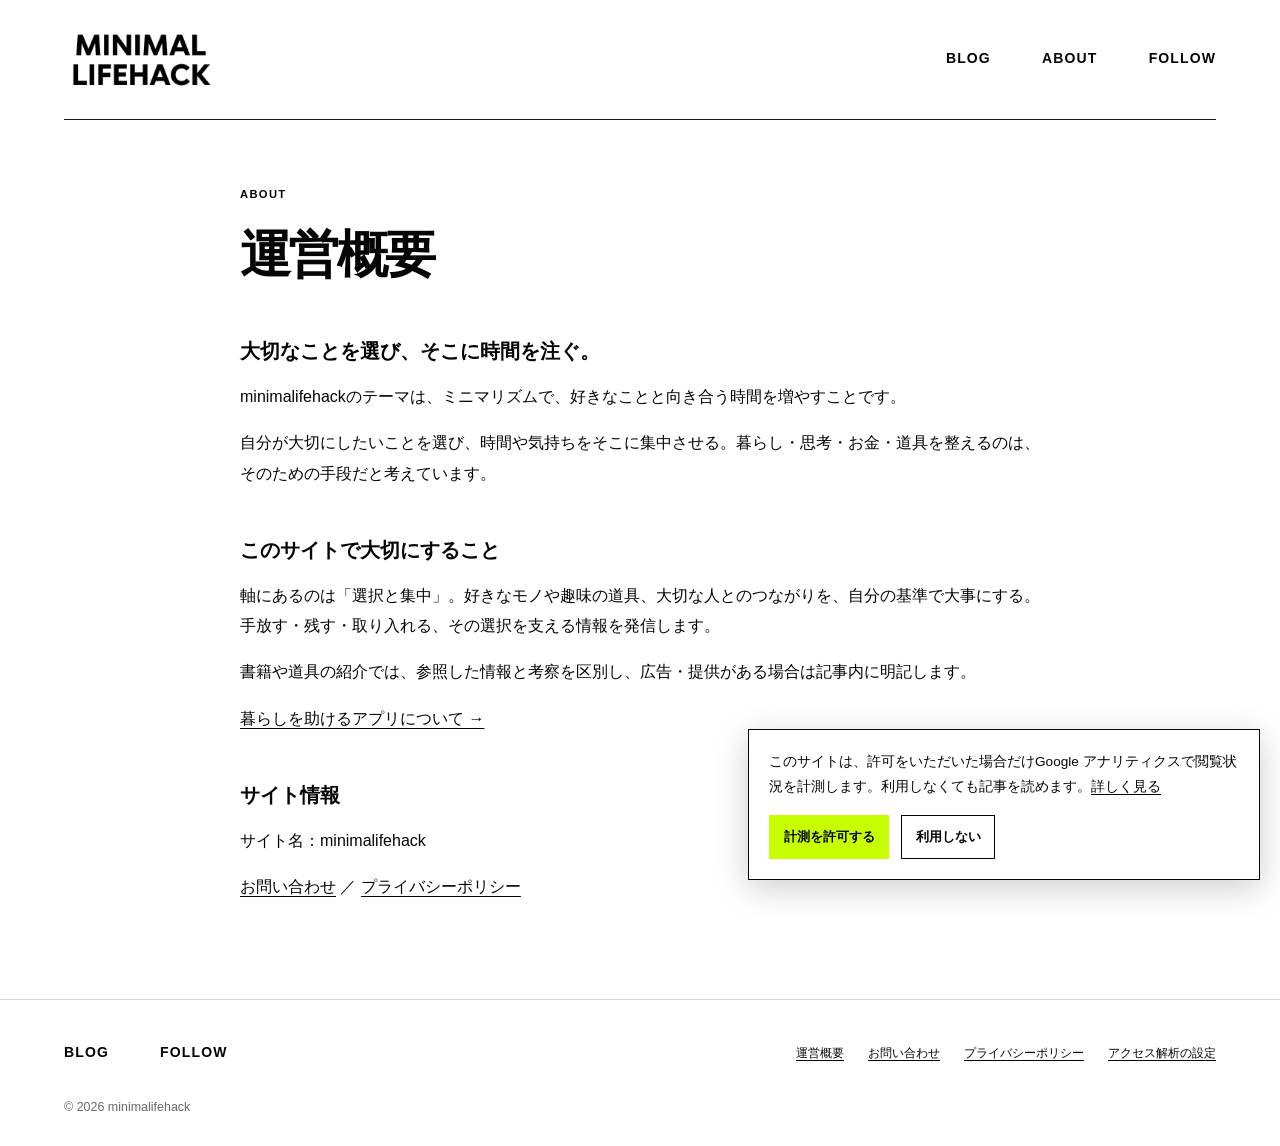
==== about.html @ 698f4944 "Add information pages and simplify footer navigation" ====
<!doctype html>
<html lang="ja">
  <head>
    <meta charset="UTF-8" />
    <meta name="viewport" content="width=device-width, initial-scale=1" />
    <meta name="theme-color" content="#ffffff" />
    <meta name="description" content="minimalifehackのテーマと、このサイトで大切にすること。" />
    <title>運営概要｜minimalifehack</title>
    <link rel="canonical" href="https://minimalifehack.github.io/minimalifehack/about.html" />
    <link rel="icon" href="./assets/minimal-lifehack-logo.jpeg" />
    <link rel="stylesheet" href="./styles.css?v=20261001-footer" />
    <script src="./analytics.js?v=20261001-analytics" defer></script>
  </head>
  <body>
    <a class="skip-link" href="#main">本文へ移動</a>
    <header class="site-header" aria-label="サイトヘッダー">
      <a class="brand" href="./index.html#top" aria-label="minimalifehack トップへ">
        <span class="brand-crop" aria-hidden="true"><img src="./assets/minimal-lifehack-logo.jpeg" alt="" /></span>
      </a>
      <nav class="site-nav" aria-label="メインナビゲーション">
        <a href="./index.html#blog">BLOG</a>
        <a href="./about.html">ABOUT</a>
        <a href="./index.html#follow">FOLLOW</a>
      </nav>
    </header>
    <main id="main" class="privacy-main" tabindex="-1">
      <p class="eyebrow">ABOUT</p>
      <h1>運営概要</h1>
      <h2>大切なことを選び、そこに時間を注ぐ。</h2>
      <p>minimalifehackのテーマは、ミニマリズムで、好きなことと向き合う時間を増やすことです。</p>
      <p>自分が大切にしたいことを選び、時間や気持ちをそこに集中させる。暮らし・思考・お金・道具を整えるのは、そのための手段だと考えています。</p>
      <h2>このサイトで大切にすること</h2>
      <p>軸にあるのは「選択と集中」。好きなモノや趣味の道具、大切な人とのつながりを、自分の基準で大事にする。手放す・残す・取り入れる、その選択を支える情報を発信します。</p>
      <p>書籍や道具の紹介では、参照した情報と考察を区別し、広告・提供がある場合は記事内に明記します。</p>
      <p><a href="./index.html#apps">暮らしを助けるアプリについて →</a></p>
      <h2>サイト情報</h2>
      <p>サイト名：minimalifehack</p>
      <p><a href="./contact.html">お問い合わせ</a> ／ <a href="./privacy.html">プライバシーポリシー</a></p>
    </main>
    <footer class="site-footer">
      <nav class="site-nav" aria-label="フッターナビゲーション">
        <a href="./index.html#blog">BLOG</a>
        <a href="./index.html#follow">FOLLOW</a>
      </nav>
      <div class="footer-meta">
        <a href="./about.html">運営概要</a>
        <a href="./contact.html">お問い合わせ</a>
        <a href="./privacy.html" rel="privacy-policy">プライバシーポリシー</a>
        <button type="button" data-analytics-settings hidden>アクセス解析の設定</button>
      </div>
      <p class="footer-copyright">© 2026 minimalifehack</p>
    </footer>
  </body>
</html>
---- styles.css ----
:root {
  --ink: #050505;
  --dark-surface: #1d1d1d;
  --paper: #ffffff;
  --muted: #686868;
  --line: #161616;
  --soft-line: #d9d9d9;
  --accent: #c8ff00;
  --page-gutter: clamp(1.25rem, 5vw, 4.75rem);
  --display: "Arial Black", "Helvetica Neue", "Noto Sans JP", Arial, sans-serif;
  --sans: "Helvetica Neue", "Hiragino Kaku Gothic ProN", "Yu Gothic", Arial, sans-serif;
}

* { box-sizing: border-box; }

html {
  background: var(--paper);
}

body {
  margin: 0;
  color: var(--ink);
  background: var(--paper);
  font-family: var(--sans);
  -webkit-font-smoothing: antialiased;
}

a { color: inherit; }

.skip-link {
  position: fixed;
  z-index: 100;
  top: 0.75rem;
  left: 0.75rem;
  padding: 0.75rem 1rem;
  background: var(--accent);
  color: var(--ink);
  font-weight: 700;
  transform: translateY(-150%);
}

.skip-link:focus { transform: translateY(0); }

.site-header {
  position: relative;
  z-index: 10;
  display: flex;
  align-items: center;
  justify-content: space-between;
  min-height: 7.5rem;
  margin: 0 var(--page-gutter);
  border-bottom: 1px solid var(--line);
}

.brand {
  display: block;
  flex: none;
  width: clamp(8.4rem, 12vw, 12rem);
  aspect-ratio: 2.6;
  overflow: hidden;
}

.brand-crop {
  position: relative;
  display: block;
  width: 100%;
  height: 100%;
  overflow: hidden;
}

.brand-crop img {
  position: absolute;
  width: 124%;
  max-width: none;
  left: -12%;
  top: 50%;
  transform: translateY(-50%);
}

.site-nav {
  display: flex;
  gap: clamp(1.5rem, 4vw, 4.25rem);
}

.site-nav a {
  font-size: 0.875rem;
  font-weight: 800;
  letter-spacing: 0.08em;
  text-decoration: none;
}

.site-nav a {
  position: relative;
  padding-block: 0.75rem;
  min-height: 2.75rem;
}

.site-nav a::after {
  content: "";
  position: absolute;
  left: 0;
  bottom: 0.4rem;
  width: 100%;
  height: 2px;
  background: var(--ink);
  transform: scaleX(0);
  transform-origin: right;
  transition: transform 180ms ease;
}

.site-nav a:hover::after,
.site-nav a:focus-visible::after {
  transform: scaleX(1);
  transform-origin: left;
}

.hero {
  display: grid;
  grid-template-columns: minmax(0, 1fr) minmax(0, 1fr);
  gap: clamp(2rem, 5vw, 5rem);
  align-items: center;
  margin: 0 var(--page-gutter);
  padding: 2rem 0 2.5rem;
  border-bottom: 1px solid var(--line);
}

.hero-copy { min-width: 0; }

.hero h1,
.follow-section h2,
.apps-section h2,
.blog-section h2,
.about-section h2 {
  margin: 0;
  font-family: var(--display);
  font-weight: 900;
  letter-spacing: -0.055em;
}

.hero h1 {
  font-size: clamp(2.3rem, 4.4vw, 4.7rem);
  line-height: 1.25;
}

.hero-copy > p {
  margin: 2rem 0 0;
  font-size: clamp(1rem, 1.65vw, 1.5625rem);
  font-weight: 500;
  line-height: 1.9;
  letter-spacing: -0.035em;
}

.hero-copy > p span { display: block; }


.eyebrow { margin: 0 0 1rem; font-size: 0.7rem; font-weight: 800; letter-spacing: 0.12em; }

.hero-photo { margin: 0; min-width: 0; }

.hero-photo img {
  display: block;
  width: 100%;
  height: auto;
  aspect-ratio: 0.95;
  object-fit: cover;
  object-position: 50% 60%;
}

.primary-action {
  display: inline-flex;
  align-items: center;
  justify-content: space-between;
  text-decoration: none;
  font-size: 1rem;
  font-weight: 800;
}

.primary-action {
  min-width: clamp(18rem, 22vw, 21.5rem);
  font-size: clamp(1rem, 1.4vw, 1.375rem);
  gap: 2rem;
  margin-top: 2rem;
  padding: 1.1rem 1.5rem;
  background: var(--accent);
  border: 1px solid var(--accent);
  transition: background 180ms ease, border-color 180ms ease, color 180ms ease;
}

.primary-action svg {
  width: 1.5rem;
  fill: none;
  stroke: currentColor;
  stroke-width: 1.8;
  stroke-linecap: square;
  stroke-linejoin: miter;
  transition: transform 180ms ease;
}

.primary-action:hover,
.primary-action:focus-visible {
  color: var(--paper);
  background: var(--ink);
  border-color: var(--ink);
}

.primary-action:hover svg,
.primary-action:focus-visible svg { transform: translateX(0.35rem); }

.apps-section {
  padding: clamp(4rem, 6vw, 6rem) var(--page-gutter);
}

.section-title-row {
  display: flex;
  align-items: end;
  justify-content: space-between;
  gap: 2rem;
  padding-bottom: 1.75rem;
  border-bottom: 1px solid var(--line);
}

.blog-section h2 { font-size: clamp(2.5rem, 3vw, 3rem); line-height: 1; }
.blog-section .section-title-row > p { font-size: clamp(0.95rem, 1.3vw, 1.25rem); }
.apps-section h2 { font-size: clamp(2rem, 3vw, 3rem); line-height: 1; }

.section-title-row > p {
  margin: 0;
  padding-bottom: 0.2rem;
  color: var(--muted);
  font-size: 1rem;
  font-weight: 600;
}

.app-row {
  display: grid;
  grid-template-columns: 6rem minmax(0, 1fr) auto;
  gap: clamp(1.5rem, 4vw, 4rem);
  align-items: center;
  padding: 2rem 0;
  border-bottom: 1px solid var(--soft-line);
}

.app-number {
  margin: 0;
  font-size: 0.85rem;
  font-weight: 800;
  letter-spacing: 0.04em;
}

.app-details h3 {
  margin: 0 0 0.65rem;
  font-size: 1.125rem;
}

.app-details p,
.app-status { margin: 0; color: var(--muted); font-size: 0.875rem; line-height: 1.8; }

.app-status { font-size: 0.75rem; font-weight: 700; letter-spacing: 0.08em; }

.blog-section {
  padding: 3rem var(--page-gutter) 0;
}

.blog-category-nav {
  display: flex;
  flex-wrap: wrap;
  gap: 0.5rem 2rem;
  padding: 1.75rem 0;
  border-bottom: 1px solid var(--line);
}

.blog-category-nav a {
  display: inline-flex;
  align-items: center;
  gap: 0.6rem;
  min-height: 2.75rem;
  font-size: 0.875rem;
  font-weight: 700;
  text-decoration-thickness: 1px;
  text-underline-offset: 0.3rem;
}

.blog-category-nav a span {
  color: var(--muted);
  font-size: 0.7rem;
  font-variant-numeric: tabular-nums;
}

.blog-category-nav a:hover { background: var(--accent); }

.blog-category {
  display: grid;
  grid-template-columns: 4rem minmax(0, 1.1fr) minmax(0, 1fr);
  gap: clamp(1.5rem, 4vw, 4rem);
  align-items: start;
  padding: 2.5rem 0;
  border-bottom: 1px solid var(--soft-line);
  scroll-margin-top: 2rem;
}

.blog-category-number {
  margin: 0;
  font-family: var(--display);
  font-size: 2.75rem;
  font-weight: 900;
  line-height: 1;
  letter-spacing: -0.06em;
}

.blog-category-copy h3 {
  margin: 0 0 0.8rem;
  font-size: clamp(1.25rem, 2vw, 1.75rem);
  letter-spacing: -0.03em;
}

.blog-category-copy > p {
  max-width: 26rem;
  margin: 0;
  color: var(--muted);
  font-size: 0.95rem;
  line-height: 1.9;
}

.blog-articles { min-width: 0; }

.article-card { position: relative; padding: 1.5rem; background: #f5f5f1; border-top: 3px solid var(--accent); }
.article-card h4 { margin: 0; font-size: 1.15rem; line-height: 1.7; }
.article-card h4 a { text-decoration: none; }
.article-card h4 a::after { content: ""; position: absolute; inset: 0; }
.article-card:hover h4 { text-decoration: underline; text-underline-offset: 0.25em; }
.article-card > p:not(.eyebrow) { color: var(--muted); font-size: 0.85rem; line-height: 1.9; }
.article-card-hint { display: block; margin-top: 1.5rem; font-size: 0.8rem; font-weight: 700; }

.rss-follow { max-width: 58rem; margin-top: 2.5rem; padding: 1.75rem; border: 1px solid #686868; }
.rss-follow h3 { margin-top: 0; font-size: 1.25rem; line-height: 1.6; }
.rss-follow > div > p { color: #d0d0d0; font-size: 0.9rem; line-height: 1.9; }

.article-main { max-width: 58rem; margin: 0 auto; padding: 2rem var(--page-gutter) 4rem; }
.breadcrumb { color: var(--muted); font-size: 0.8rem; line-height: 1.9; }
.breadcrumb a { text-underline-offset: 0.25em; }
.article-heading { padding: 3.5rem 0 2rem; border-bottom: 1px solid var(--soft-line); }
.article-heading h1 { margin: 0; font-size: clamp(2rem, 4vw, 3.25rem); line-height: 1.5; letter-spacing: -0.04em; text-wrap: balance; }
.article-deck { margin: 1.5rem 0; color: var(--muted); font-size: 1.05rem; line-height: 1.9; }
.article-byline { font-size: 0.8rem; }
.article-body { font-size: 1rem; line-height: 2.1; overflow-wrap: anywhere; }
.article-body > p { margin-top: 2.5rem; }
.article-body section { margin-top: 3rem; scroll-margin-top: 2rem; }
.article-body h2 { font-size: clamp(1.3rem, 2.5vw, 1.65rem); line-height: 1.7; letter-spacing: -0.02em; }
.article-toc { padding: 1.5rem; margin: 2.5rem 0; background: #f5f5f1; }
.article-toc > p { margin-top: 0; font-size: 0.85rem; font-weight: 700; }
.article-toc ol { margin-bottom: 0; padding-left: 1.5rem; }
.article-toc li { margin-top: 0.6rem; }
.article-toc a { text-underline-offset: 0.3em; }
.article-action { margin-top: 3rem; padding: 1.75rem; border-left: 4px solid var(--accent); background: #f5f5f1; }
.article-action h2 { margin-top: 0; }
.article-action > p:last-child { margin-bottom: 0; }
.article-share { margin-top: 2rem; padding-bottom: 1rem; border-bottom: 1px solid var(--soft-line); }
.article-share .share-url, .article-share .copy-status { color: var(--muted); }
.article-share .copy-link:hover { border-color: var(--ink); }
.related-articles { margin-top: 3rem; }
.related-articles > h2 { font-size: 1.4rem; }
.related-grid { display: grid; grid-template-columns: repeat(2, minmax(0, 1fr)); gap: 1.5rem; }
.related-grid a { padding-block: 1.25rem; border-top: 1px solid var(--ink); text-decoration: none; }
.related-grid a > span { display: block; font-size: 0.75rem; color: var(--muted); }
.related-grid strong { display: block; margin: 1rem 0; line-height: 1.9; }
.related-grid a:hover strong { text-decoration: underline; text-underline-offset: 0.3em; }
.article-follow { margin-top: 3rem; padding: 2rem; color: var(--paper); background: var(--dark-surface); }
.article-follow h2 { font-size: 1.5rem; line-height: 1.7; }
.article-follow > p:not(.eyebrow) { color: #d0d0d0; line-height: 1.9; }
.text-link { display: table; padding-block: 0.6rem; text-underline-offset: 0.3em; font-size: 0.9rem; }

.blog-empty {
  padding: 0.25rem 0 0.25rem 1.5rem;
  border-left: 3px solid var(--accent);
}

.blog-empty-label {
  color: var(--muted);
  font-size: 0.65rem;
  font-weight: 800;
  letter-spacing: 0.12em;
}

.blog-empty p {
  margin: 0.65rem 0 0.4rem;
  font-size: 1.05rem;
  font-weight: 700;
}

.blog-empty-note { color: var(--muted); font-size: 0.8rem; line-height: 1.8; }

.about-section {
  position: relative;
  padding: clamp(4rem, 7vw, 7rem) var(--page-gutter);
  overflow: hidden;
  color: var(--paper);
  background: var(--dark-surface);
}

.about-copy { position: relative; z-index: 1; }

.about-section h2 {
  max-width: 65rem;
  font-size: clamp(2rem, 4.5vw, 4.5rem);
  line-height: 1.4;
  text-wrap: balance;
}

.about-copy > p {
  max-width: 48rem;
  margin: 2rem 0 0;
  font-size: clamp(1rem, 1.3vw, 1.125rem);
  font-weight: 500;
  line-height: 1.8;
}

.editorial-policy { max-width: 48rem; margin-top: 2.5rem; padding-top: 1.75rem; border-top: 1px solid #686868; }
.editorial-policy h3 { font-size: 1rem; }
.editorial-policy p { color: #d0d0d0; font-size: 0.9rem; line-height: 1.9; }
.about-tool-link { display: inline-block; margin-top: 1rem; padding-block: 0.5rem; font-size: 0.85rem; text-underline-offset: 0.3em; }
.follow-section { padding: 3rem var(--page-gutter) 2rem; color: var(--paper); background: var(--dark-surface); border-top: 1px solid #505050; }
.follow-section h2 { font-size: clamp(1.75rem, 3.5vw, 3rem); line-height: 1.5; }
.follow-heading > p:last-child { color: #d0d0d0; font-size: 0.95rem; line-height: 1.9; margin-top: 1.5rem; }
.copy-link { display: inline-flex; gap: 1.5rem; align-items: center; min-height: 2.75rem; padding: 0.8rem 1.1rem; border: 1px solid var(--accent); background: var(--accent); color: var(--ink); font: inherit; font-size: 0.85rem; font-weight: 700; cursor: pointer; }
.copy-link[hidden] { display: none; }
.copy-link:hover { background: var(--paper); border-color: var(--paper); }
.share-url { display: block; width: fit-content; max-width: 100%; margin-top: 1rem; color: #d0d0d0; font-size: 0.8rem; overflow-wrap: anywhere; text-underline-offset: 0.3em; }
.copy-status { overflow-wrap: anywhere; min-height: 1.8em; color: #d0d0d0; font-size: 0.85rem; line-height: 1.8; }
.copy-status:empty { min-height: 0; margin: 0; }

.social-links {
  display: grid;
  grid-template-columns: repeat(4, minmax(0, 1fr));
  gap: 1.5rem;
  max-width: 58rem;
  margin: 2.5rem 0 0;
  padding: 0;
  list-style: none;
}

.social-link {
  display: flex;
  flex-wrap: wrap;
  align-items: center;
  justify-content: space-between;
  gap: 0.65rem;
  min-height: 4.5rem;
  padding: 1rem 0;
  border-bottom: 1px solid #686868;
  text-decoration: none;
  transition: color 180ms ease, border-color 180ms ease;
}

.social-link-name { font-size: 1.125rem; font-weight: 700; }
.social-link-status { color: #b0b0b0; font-size: 0.75rem; }
.social-link-arrow { color: var(--accent); font-size: 1.4rem; line-height: 1; }

a.social-link:hover,
a.social-link:focus-visible { color: var(--accent); border-color: var(--accent); }

.site-footer {
  display: grid;
  grid-template-columns: auto minmax(0, 1fr);
  gap: 1.5rem 2rem;
  align-items: center;
  padding: 2rem var(--page-gutter);
  color: var(--ink);
  background: var(--paper);
  border-top: 1px solid var(--soft-line);
}

.site-footer p { margin: 0; color: var(--muted); font-size: 0.78rem; }

.footer-meta { display: flex; flex-wrap: wrap; justify-content: flex-end; align-items: center; gap: 0.75rem 1.5rem; }
.footer-copyright { grid-column: 1 / -1; }
.footer-meta a,
.footer-meta button { color: var(--ink); font: inherit; font-size: 0.78rem; text-underline-offset: 0.25em; }
.footer-meta button { padding: 0.25rem 0; border: 0; background: transparent; cursor: pointer; text-decoration: underline; }
.footer-meta button[hidden] { display: none; }

.privacy-main { max-width: 58rem; margin-inline: auto; padding: 4rem var(--page-gutter) 5rem; }
.privacy-main h1 { margin: 0 0 2rem; font-family: var(--display); font-size: clamp(2rem, 4vw, 3.5rem); letter-spacing: -0.05em; }
.privacy-main h2 { margin-top: 3rem; font-size: 1.25rem; }
.privacy-main p { line-height: 1.9; }
.privacy-main a { text-underline-offset: 0.25em; overflow-wrap: anywhere; }

.analytics-choice { position: fixed; z-index: 50; right: 1.25rem; bottom: 1.25rem; width: min(32rem, calc(100vw - 2.5rem)); padding: 1.25rem; border: 1px solid var(--ink); background: var(--paper); box-shadow: 0 0.5rem 2rem #0003; }
.analytics-choice p { margin: 0; font-size: 0.85rem; line-height: 1.8; }
.analytics-choice a { text-underline-offset: 0.25em; }
.analytics-choice-actions { display: flex; flex-wrap: wrap; gap: 0.75rem; margin-top: 1rem; }
.analytics-choice button { min-height: 2.75rem; padding: 0.55rem 0.85rem; border: 1px solid var(--ink); background: var(--paper); color: var(--ink); font: inherit; font-size: 0.8rem; font-weight: 700; cursor: pointer; }
.analytics-choice button:first-child { background: var(--accent); border-color: var(--accent); }
.analytics-choice button:hover { border-color: var(--muted); }

:focus-visible { outline: 3px solid var(--accent); outline-offset: 4px; }

@media (max-width: 900px) {
  .site-header { min-height: 6.5rem; }
  .hero { gap: 2rem; padding-block: 3rem; }
  .hero h1 { font-size: clamp(2rem, 5.2vw, 3rem); }
  .hero-copy > p { font-size: 0.95rem; }
  .hero-copy > p span { display: inline; }
  .primary-action { min-width: 0; font-size: 0.9rem; gap: 1.5rem; }
  .site-footer { grid-template-columns: 1fr; }
  .footer-meta { justify-content: flex-start; }
}

@media (max-width: 640px) {
  .article-main { padding-top: 1.5rem; }
  .article-heading { padding-top: 2.5rem; }
  .article-card { padding: 1.1rem; }
  .article-heading h1 { font-size: 1.9rem; }
  .related-grid { grid-template-columns: 1fr; gap: 0; }
  .article-follow, .article-action, .rss-follow { padding: 1.25rem; }
  :root { --page-gutter: 1.25rem; }
  .site-header { min-height: 5.5rem; }
  .brand { width: 7.3rem; }
  .site-nav { gap: 1.25rem; }
  .site-nav a { font-size: 0.75rem; }
  .hero { grid-template-columns: 1fr; gap: 2.5rem; padding: 3rem 0 2rem; }
  .hero h1 { font-size: clamp(1.95rem, 8.5vw, 3.4rem); line-height: 1.3; }
  .hero-copy > p { margin-top: 1.5rem; font-size: 1rem; line-height: 1.9; }
  .hero-copy > p span { display: block; }
  .hero-photo img { aspect-ratio: 1.2; object-position: 50% 65%; }
  .primary-action { margin-top: 1.5rem; min-height: 3.5rem; }
  .blog-section { padding-top: 2.5rem; }
  .section-title-row { display: block; }
  .section-title-row > p { margin-top: 1rem; font-size: 0.9rem; }
  .blog-category-nav { column-gap: 1.2rem; padding-block: 1.25rem; }
  .blog-category-nav a { font-size: 0.8rem; }
  .blog-category { grid-template-columns: 2.5rem minmax(0, 1fr); gap: 1.25rem; padding-block: 2rem; }
  .blog-category-number { font-size: 2rem; }
  .blog-articles { grid-column: 2; }
  .blog-empty { padding-left: 1rem; }
  .apps-section { padding-block: 4rem; }
  .app-row { grid-template-columns: 1fr; gap: 1rem; }
  .about-section h2 { font-size: clamp(1.75rem, 6vw, 2.4rem); }
  .social-links { grid-template-columns: repeat(2, minmax(0, 1fr)); gap: 0.5rem 1.5rem; }
  .site-footer { display: flex; flex-direction: column; align-items: flex-start; gap: 1.25rem; }
  .footer-meta { gap: 0.65rem 1.25rem; }
}

@media (max-width: 360px) {
  .site-nav { gap: 0.75rem; }
  .brand { width: 6.7rem; }
}

@media (prefers-reduced-motion: reduce) {
  html { scroll-behavior: auto; }
  *, *::before, *::after { animation-duration: 0.01ms !important; transition-duration: 0.01ms !important; }
}
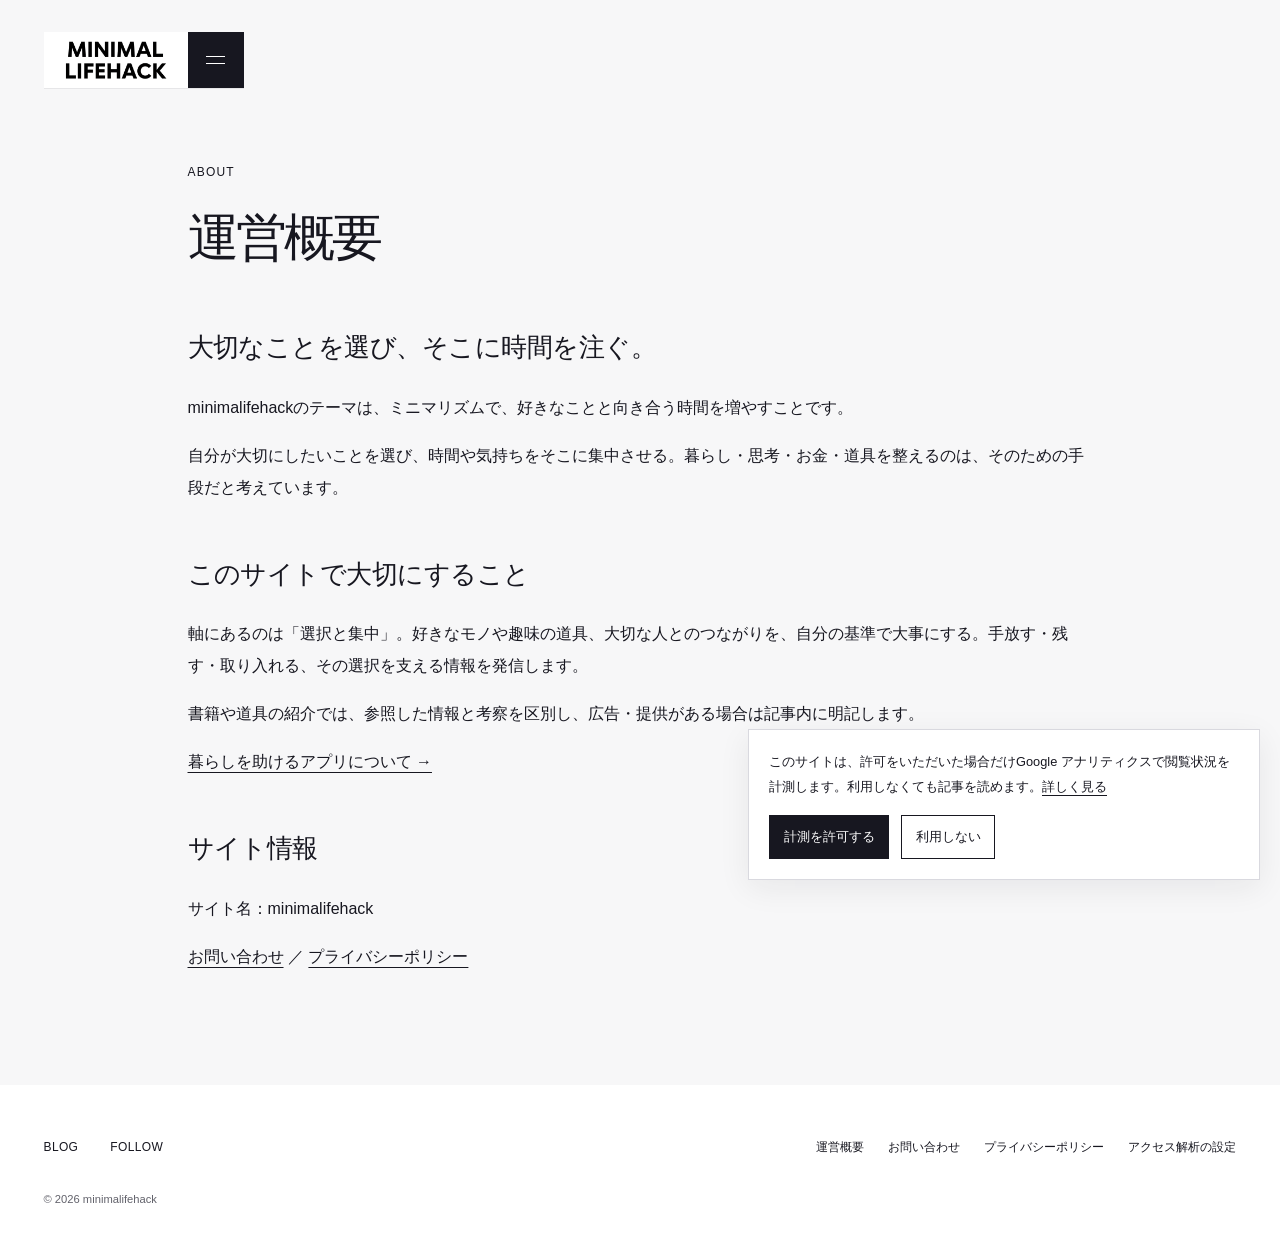
==== commit 0f7d5a1c: "Refine editorial layout and shared navigation" ====
--- a/about.html
+++ b/about.html
@@ -3,12 +3,13 @@
   <head>
     <meta charset="UTF-8" />
     <meta name="viewport" content="width=device-width, initial-scale=1" />
-    <meta name="theme-color" content="#ffffff" />
+    <meta name="theme-color" content="#f7f7f8" />
     <meta name="description" content="minimalifehackのテーマと、このサイトで大切にすること。" />
     <title>運営概要｜minimalifehack</title>
     <link rel="canonical" href="https://minimalifehack.github.io/minimalifehack/about.html" />
     <link rel="icon" href="./assets/minimal-lifehack-logo.jpeg" />
-    <link rel="stylesheet" href="./styles.css?v=20261001-footer" />
+    <link rel="stylesheet" href="./styles.css?v=20261002-editorial" />
+    <script src="./app.js?v=20261002-editorial" defer></script>
     <script src="./analytics.js?v=20261001-analytics" defer></script>
   </head>
   <body>
@@ -17,10 +18,12 @@
       <a class="brand" href="./index.html#top" aria-label="minimalifehack トップへ">
         <span class="brand-crop" aria-hidden="true"><img src="./assets/minimal-lifehack-logo.jpeg" alt="" /></span>
       </a>
-      <nav class="site-nav" aria-label="メインナビゲーション">
-        <a href="./index.html#blog">BLOG</a>
-        <a href="./about.html">ABOUT</a>
-        <a href="./index.html#follow">FOLLOW</a>
+      <button class="menu-toggle" type="button" aria-expanded="false" aria-controls="site-menu" aria-label="メニューを開く" hidden><span></span><span></span></button>
+      <nav class="site-menu" id="site-menu" aria-label="メインナビゲーション">
+        <a href="./index.html#blog"><span>01</span>BLOG <svg viewBox="0 0 24 24" aria-hidden="true"><path d="M5 12h14M13 6l6 6-6 6" /></svg></a>
+        <a href="./about.html"><span>02</span>ABOUT <svg viewBox="0 0 24 24" aria-hidden="true"><path d="M5 12h14M13 6l6 6-6 6" /></svg></a>
+        <a href="./index.html#follow"><span>03</span>FOLLOW <svg viewBox="0 0 24 24" aria-hidden="true"><path d="M5 12h14M13 6l6 6-6 6" /></svg></a>
+        <a href="./contact.html"><span>04</span>CONTACT <svg viewBox="0 0 24 24" aria-hidden="true"><path d="M5 12h14M13 6l6 6-6 6" /></svg></a>
       </nav>
     </header>
     <main id="main" class="privacy-main" tabindex="-1">
--- a/styles.css
+++ b/styles.css
@@ -1,551 +1,216 @@
 :root {
-  --ink: #050505;
-  --dark-surface: #1d1d1d;
-  --paper: #ffffff;
-  --muted: #686868;
-  --line: #161616;
-  --soft-line: #d9d9d9;
-  --accent: #c8ff00;
-  --page-gutter: clamp(1.25rem, 5vw, 4.75rem);
-  --display: "Arial Black", "Helvetica Neue", "Noto Sans JP", Arial, sans-serif;
+  --ink: #171720;
+  --paper: #f7f7f8;
+  --muted: #62626b;
+  --line: #9c9ca3;
+  --soft-line: #d9d9df;
+  --accent: #353b5b;
+  --dark-surface: #171720;
+  --page-gutter: clamp(1.25rem, 3.4vw, 4rem);
   --sans: "Helvetica Neue", "Hiragino Kaku Gothic ProN", "Yu Gothic", Arial, sans-serif;
-}
-
+  --display: var(--sans);
+}
 * { box-sizing: border-box; }
-
-html {
-  background: var(--paper);
-}
-
-body {
-  margin: 0;
-  color: var(--ink);
-  background: var(--paper);
-  font-family: var(--sans);
-  -webkit-font-smoothing: antialiased;
-}
-
-a { color: inherit; }
-
-.skip-link {
-  position: fixed;
-  z-index: 100;
-  top: 0.75rem;
-  left: 0.75rem;
-  padding: 0.75rem 1rem;
-  background: var(--accent);
-  color: var(--ink);
-  font-weight: 700;
-  transform: translateY(-150%);
-}
-
-.skip-link:focus { transform: translateY(0); }
-
-.site-header {
-  position: relative;
-  z-index: 10;
-  display: flex;
-  align-items: center;
-  justify-content: space-between;
-  min-height: 7.5rem;
-  margin: 0 var(--page-gutter);
-  border-bottom: 1px solid var(--line);
-}
-
-.brand {
-  display: block;
-  flex: none;
-  width: clamp(8.4rem, 12vw, 12rem);
-  aspect-ratio: 2.6;
-  overflow: hidden;
-}
-
-.brand-crop {
-  position: relative;
-  display: block;
-  width: 100%;
-  height: 100%;
-  overflow: hidden;
-}
-
-.brand-crop img {
-  position: absolute;
-  width: 124%;
-  max-width: none;
-  left: -12%;
-  top: 50%;
-  transform: translateY(-50%);
-}
-
-.site-nav {
-  display: flex;
-  gap: clamp(1.5rem, 4vw, 4.25rem);
-}
-
-.site-nav a {
-  font-size: 0.875rem;
-  font-weight: 800;
-  letter-spacing: 0.08em;
-  text-decoration: none;
-}
-
-.site-nav a {
-  position: relative;
-  padding-block: 0.75rem;
-  min-height: 2.75rem;
-}
-
-.site-nav a::after {
-  content: "";
-  position: absolute;
-  left: 0;
-  bottom: 0.4rem;
-  width: 100%;
-  height: 2px;
-  background: var(--ink);
-  transform: scaleX(0);
-  transform-origin: right;
-  transition: transform 180ms ease;
-}
-
-.site-nav a:hover::after,
-.site-nav a:focus-visible::after {
-  transform: scaleX(1);
-  transform-origin: left;
-}
-
-.hero {
-  display: grid;
-  grid-template-columns: minmax(0, 1fr) minmax(0, 1fr);
-  gap: clamp(2rem, 5vw, 5rem);
-  align-items: center;
-  margin: 0 var(--page-gutter);
-  padding: 2rem 0 2.5rem;
-  border-bottom: 1px solid var(--line);
-}
-
-.hero-copy { min-width: 0; }
-
-.hero h1,
-.follow-section h2,
-.apps-section h2,
-.blog-section h2,
-.about-section h2 {
-  margin: 0;
-  font-family: var(--display);
-  font-weight: 900;
-  letter-spacing: -0.055em;
-}
-
-.hero h1 {
-  font-size: clamp(2.3rem, 4.4vw, 4.7rem);
-  line-height: 1.25;
-}
-
-.hero-copy > p {
-  margin: 2rem 0 0;
-  font-size: clamp(1rem, 1.65vw, 1.5625rem);
-  font-weight: 500;
-  line-height: 1.9;
-  letter-spacing: -0.035em;
-}
-
+html { background: var(--paper); scroll-padding-top: 7rem; }
+body { margin: 0; color: var(--ink); background: var(--paper); font-family: var(--sans); -webkit-font-smoothing: antialiased; }
+a { color: inherit; text-underline-offset: 0.3em; }
+button { font: inherit; }
+img { display: block; max-width: 100%; }
+svg { width: 1.25rem; height: 1.25rem; fill: none; stroke: currentColor; stroke-width: 1.4; stroke-linecap: round; stroke-linejoin: round; }
+[hidden] { display: none !important; }
+:focus-visible { outline: 2px solid #536394; outline-offset: 5px; }
+::selection { background: #dadce5; color: var(--ink); }
+.skip-link { position: fixed; top: 1rem; left: 1rem; z-index: 100; padding: 1rem; color: white; background: var(--ink); transform: translateY(-200%); }
+.skip-link:focus { transform: none; }
+
+/* The compact navigation stays reachable while leaving the editorial canvas open. */
+.site-header { position: fixed; top: 2rem; left: var(--page-gutter); z-index: 60; display: flex; align-items: center; padding-left: 1rem; background: #fff; box-shadow: 0 1px 0 #17172012; }
+.brand { display: block; flex: none; width: 7rem; aspect-ratio: 2.6; margin-right: 1rem; overflow: hidden; }
+.brand-crop { position: relative; display: block; width: 100%; height: 100%; overflow: hidden; }
+.brand-crop img { position: absolute; width: 124%; max-width: none; left: -12%; top: 50%; transform: translateY(-50%); }
+.menu-toggle { width: 3.5rem; height: 3.5rem; border: 0; background: var(--ink); color: white; display: grid; align-content: center; justify-content: center; gap: 6px; cursor: pointer; }
+.menu-toggle span { display: block; width: 19px; height: 1px; background: currentColor; transition: transform 180ms ease; }
+.menu-toggle[aria-expanded="true"] span:first-child { transform: translateY(3.5px) rotate(45deg); }
+.menu-toggle[aria-expanded="true"] span:last-child { transform: translateY(-3.5px) rotate(-45deg); }
+.site-menu { position: absolute; top: calc(100% + 8px); left: 0; min-width: min(22rem, calc(100vw - 2 * var(--page-gutter))); padding: 1.25rem 1.5rem; color: #fff; background: var(--ink); }
+.site-menu a { display: flex; align-items: center; gap: 1rem; min-height: 3.5rem; border-bottom: 1px solid #ffffff30; font-size: 1.5rem; font-weight: 400; text-decoration: none; }
+.site-menu a:last-child { border: 0; }
+.site-menu a > span { font-size: 0.65rem; color: #aaaab8; }
+.site-menu svg { margin-left: auto; }
+.site-menu a:hover { color: #c8cadb; }
+
+.hero { padding-top: clamp(10rem, 12vw, 12rem); }
+.hero-copy { display: grid; grid-template-columns: minmax(0, 26rem) auto; column-gap: 3rem; align-items: end; padding: 0 var(--page-gutter) 4rem; }
+.hero h1 { grid-column: 1 / -1; margin: 0 0 2.5rem; font-size: clamp(3rem, 7.2vw, 7.4rem); font-weight: 400; line-height: 1.25; letter-spacing: -0.065em; }
+.hero-copy > p { margin: 0; font-size: clamp(0.875rem, 1.3vw, 1.15rem); line-height: 1.9; }
 .hero-copy > p span { display: block; }
-
-
-.eyebrow { margin: 0 0 1rem; font-size: 0.7rem; font-weight: 800; letter-spacing: 0.12em; }
-
-.hero-photo { margin: 0; min-width: 0; }
-
-.hero-photo img {
-  display: block;
-  width: 100%;
-  height: auto;
-  aspect-ratio: 0.95;
-  object-fit: cover;
-  object-position: 50% 60%;
-}
-
-.primary-action {
-  display: inline-flex;
-  align-items: center;
-  justify-content: space-between;
-  text-decoration: none;
-  font-size: 1rem;
-  font-weight: 800;
-}
-
-.primary-action {
-  min-width: clamp(18rem, 22vw, 21.5rem);
-  font-size: clamp(1rem, 1.4vw, 1.375rem);
-  gap: 2rem;
-  margin-top: 2rem;
-  padding: 1.1rem 1.5rem;
-  background: var(--accent);
-  border: 1px solid var(--accent);
-  transition: background 180ms ease, border-color 180ms ease, color 180ms ease;
-}
-
-.primary-action svg {
-  width: 1.5rem;
-  fill: none;
-  stroke: currentColor;
-  stroke-width: 1.8;
-  stroke-linecap: square;
-  stroke-linejoin: miter;
-  transition: transform 180ms ease;
-}
-
-.primary-action:hover,
-.primary-action:focus-visible {
-  color: var(--paper);
-  background: var(--ink);
-  border-color: var(--ink);
-}
-
-.primary-action:hover svg,
-.primary-action:focus-visible svg { transform: translateX(0.35rem); }
-
-.apps-section {
-  padding: clamp(4rem, 6vw, 6rem) var(--page-gutter);
-}
-
-.section-title-row {
-  display: flex;
-  align-items: end;
-  justify-content: space-between;
-  gap: 2rem;
-  padding-bottom: 1.75rem;
-  border-bottom: 1px solid var(--line);
-}
-
-.blog-section h2 { font-size: clamp(2.5rem, 3vw, 3rem); line-height: 1; }
-.blog-section .section-title-row > p { font-size: clamp(0.95rem, 1.3vw, 1.25rem); }
-.apps-section h2 { font-size: clamp(2rem, 3vw, 3rem); line-height: 1; }
-
-.section-title-row > p {
-  margin: 0;
-  padding-bottom: 0.2rem;
-  color: var(--muted);
-  font-size: 1rem;
-  font-weight: 600;
-}
-
-.app-row {
-  display: grid;
-  grid-template-columns: 6rem minmax(0, 1fr) auto;
-  gap: clamp(1.5rem, 4vw, 4rem);
-  align-items: center;
-  padding: 2rem 0;
-  border-bottom: 1px solid var(--soft-line);
-}
-
-.app-number {
-  margin: 0;
-  font-size: 0.85rem;
-  font-weight: 800;
-  letter-spacing: 0.04em;
-}
-
-.app-details h3 {
-  margin: 0 0 0.65rem;
-  font-size: 1.125rem;
-}
-
-.app-details p,
-.app-status { margin: 0; color: var(--muted); font-size: 0.875rem; line-height: 1.8; }
-
-.app-status { font-size: 0.75rem; font-weight: 700; letter-spacing: 0.08em; }
-
-.blog-section {
-  padding: 3rem var(--page-gutter) 0;
-}
-
-.blog-category-nav {
-  display: flex;
-  flex-wrap: wrap;
-  gap: 0.5rem 2rem;
-  padding: 1.75rem 0;
-  border-bottom: 1px solid var(--line);
-}
-
-.blog-category-nav a {
-  display: inline-flex;
-  align-items: center;
-  gap: 0.6rem;
-  min-height: 2.75rem;
-  font-size: 0.875rem;
-  font-weight: 700;
-  text-decoration-thickness: 1px;
-  text-underline-offset: 0.3rem;
-}
-
-.blog-category-nav a span {
-  color: var(--muted);
-  font-size: 0.7rem;
-  font-variant-numeric: tabular-nums;
-}
-
-.blog-category-nav a:hover { background: var(--accent); }
-
-.blog-category {
-  display: grid;
-  grid-template-columns: 4rem minmax(0, 1.1fr) minmax(0, 1fr);
-  gap: clamp(1.5rem, 4vw, 4rem);
-  align-items: start;
-  padding: 2.5rem 0;
-  border-bottom: 1px solid var(--soft-line);
-  scroll-margin-top: 2rem;
-}
-
-.blog-category-number {
-  margin: 0;
-  font-family: var(--display);
-  font-size: 2.75rem;
-  font-weight: 900;
-  line-height: 1;
-  letter-spacing: -0.06em;
-}
-
-.blog-category-copy h3 {
-  margin: 0 0 0.8rem;
-  font-size: clamp(1.25rem, 2vw, 1.75rem);
-  letter-spacing: -0.03em;
-}
-
-.blog-category-copy > p {
-  max-width: 26rem;
-  margin: 0;
-  color: var(--muted);
-  font-size: 0.95rem;
-  line-height: 1.9;
-}
-
+.primary-action { display: inline-flex; align-items: center; justify-content: space-between; gap: 2rem; width: fit-content; padding: 0.7rem 0; border-bottom: 1px solid var(--ink); text-decoration: none; font-weight: 400; font-size: 0.95rem; }
+.primary-action svg { transition: transform 180ms ease; }
+.primary-action:hover svg { transform: translateX(5px); }
+.hero-photo { margin: 0; overflow: hidden; }
+.hero-photo img { width: 100%; height: auto; aspect-ratio: 2.2; object-fit: cover; object-position: 50% 65%; }
+.eyebrow { margin: 0 0 1rem; font-size: 0.75rem; font-weight: 400; letter-spacing: 0.1em; }
+
+.blog-section { padding: 7rem var(--page-gutter) 0; }
+.section-title-row { display: flex; justify-content: space-between; align-items: end; gap: 2rem; padding-bottom: 1.75rem; border-bottom: 1px solid var(--line); }
+.section-title-row h2 { margin: 0; font-size: clamp(3rem, 5.5vw, 5.5rem); font-weight: 400; line-height: 1; letter-spacing: -0.04em; }
+.section-title-row > p { margin: 0; font-size: 1rem; font-weight: 400; }
+.blog-category-nav { display: flex; flex-wrap: wrap; justify-content: space-between; gap: 0.25rem 1.25rem; padding: 0.9rem 0; border-bottom: 1px solid var(--line); }
+.blog-category-nav a { display: inline-flex; align-items: center; gap: 0.5rem; min-height: 2.75rem; font-size: 0.8rem; text-decoration: none; }
+.blog-category-nav a span { font-size: 0.65rem; color: var(--muted); }
+.blog-category-nav a:hover { text-decoration: underline; }
+.blog-category { display: grid; grid-template-columns: minmax(0, 0.75fr) minmax(0, 1.25fr); gap: 4rem; align-items: start; padding: 3rem 0; border-bottom: 1px solid var(--line); }
+.blog-category:nth-child(even) { grid-template-columns: minmax(0, 1.25fr) minmax(0, 0.75fr); }
+.blog-category:nth-child(even) .blog-category-copy { grid-column: 2; grid-row: 1; }
+.blog-category:nth-child(even) .blog-articles { grid-column: 1; grid-row: 1; }
+.blog-category-number { margin: 0 0 1.5rem; font-size: 0.85rem; font-weight: 400; font-variant-numeric: tabular-nums; }
+.blog-category-copy h3 { margin: 0 0 1.25rem; font-size: clamp(1.4rem, 2.4vw, 2.5rem); font-weight: 400; line-height: 1.5; letter-spacing: -0.055em; }
+.blog-category-copy > p:last-child { max-width: 25rem; margin: 0; font-size: 0.9rem; color: var(--muted); line-height: 1.9; }
 .blog-articles { min-width: 0; }
-
-.article-card { position: relative; padding: 1.5rem; background: #f5f5f1; border-top: 3px solid var(--accent); }
-.article-card h4 { margin: 0; font-size: 1.15rem; line-height: 1.7; }
+.article-card { position: relative; }
+.article-image { overflow: hidden; margin-bottom: 1.25rem; background: #e8e7e4; }
+.article-image img { width: 100%; height: auto; aspect-ratio: 2; object-fit: cover; transition: transform 500ms ease; }
+.blog-category:first-child .article-image img { object-position: 50% 67%; }
+.article-card h4 { margin: 0; font-size: clamp(1rem, 1.45vw, 1.35rem); font-weight: 400; line-height: 1.8; }
 .article-card h4 a { text-decoration: none; }
 .article-card h4 a::after { content: ""; position: absolute; inset: 0; }
-.article-card:hover h4 { text-decoration: underline; text-underline-offset: 0.25em; }
-.article-card > p:not(.eyebrow) { color: var(--muted); font-size: 0.85rem; line-height: 1.9; }
-.article-card-hint { display: block; margin-top: 1.5rem; font-size: 0.8rem; font-weight: 700; }
-
-.rss-follow { max-width: 58rem; margin-top: 2.5rem; padding: 1.75rem; border: 1px solid #686868; }
-.rss-follow h3 { margin-top: 0; font-size: 1.25rem; line-height: 1.6; }
-.rss-follow > div > p { color: #d0d0d0; font-size: 0.9rem; line-height: 1.9; }
-
-.article-main { max-width: 58rem; margin: 0 auto; padding: 2rem var(--page-gutter) 4rem; }
-.breadcrumb { color: var(--muted); font-size: 0.8rem; line-height: 1.9; }
-.breadcrumb a { text-underline-offset: 0.25em; }
-.article-heading { padding: 3.5rem 0 2rem; border-bottom: 1px solid var(--soft-line); }
-.article-heading h1 { margin: 0; font-size: clamp(2rem, 4vw, 3.25rem); line-height: 1.5; letter-spacing: -0.04em; text-wrap: balance; }
-.article-deck { margin: 1.5rem 0; color: var(--muted); font-size: 1.05rem; line-height: 1.9; }
-.article-byline { font-size: 0.8rem; }
+.article-card:hover .article-image img { transform: scale(1.035); }
+.article-card:hover h4 { text-decoration: underline; }
+.article-card > p { margin: 0.8rem 0; color: var(--muted); font-size: 0.8rem; line-height: 1.9; }
+.article-card-hint { display: flex; align-items: center; gap: 1rem; width: fit-content; margin: 1rem 0 0 auto; padding-bottom: 0.5rem; border-bottom: 1px solid var(--line); font-size: 0.75rem; }
+
+.apps-section { display: grid; grid-template-columns: 1fr 1.6fr; gap: 3rem; margin: 6rem var(--page-gutter) 0; padding: 2.5rem 0; border-block: 1px solid var(--line); }
+.apps-section .section-title-row { display: block; border: 0; padding: 0; }
+.apps-section h2 { font-size: 1.15rem; letter-spacing: 0.08em; }
+.apps-section .section-title-row > p { margin-top: 1rem; font-size: 0.85rem; color: var(--muted); }
+.app-row { display: flex; flex-wrap: wrap; align-items: start; justify-content: space-between; gap: 1rem 2rem; }
+.app-number { margin: 0; font-size: 0.7rem; color: var(--muted); }
+.app-details h3 { margin: 0 0 0.5rem; font-size: 1.1rem; font-weight: 400; }
+.app-details p { margin: 0; color: var(--muted); font-size: 0.8rem; line-height: 1.8; }
+.app-status { margin: 0; font-size: 0.65rem; letter-spacing: 0.08em; color: var(--muted); }
+
+.follow-section { padding: 5rem var(--page-gutter) 3rem; }
+.follow-heading { display: grid; grid-template-columns: 1.5fr 1fr; gap: 0 3rem; }
+.follow-heading .eyebrow { grid-column: 1 / -1; }
+.follow-heading h2 { margin: 0; font-size: clamp(2rem, 4vw, 4rem); font-weight: 400; line-height: 1.5; letter-spacing: -0.055em; }
+.follow-heading > p:last-child { margin: 0.5rem 0 0; max-width: 28rem; font-size: 0.9rem; line-height: 2; }
+.rss-follow { display: flex; justify-content: space-between; align-items: center; gap: 2rem; margin-top: 4rem; padding: 2.5rem 0; border-block: 1px solid var(--line); }
+.rss-follow h3 { margin: 0 0 0.75rem; font-size: clamp(1.2rem, 2.2vw, 2rem); font-weight: 400; }
+.rss-follow > div > p { max-width: 40rem; margin: 0; color: var(--muted); font-size: 0.8rem; line-height: 1.9; }
+.rss-controls { flex: none; max-width: 100%; }
+.copy-link { display: inline-flex; gap: 1.5rem; align-items: center; justify-content: center; min-height: 3rem; padding: 0.8rem 1.2rem; border: 1px solid var(--ink); border-radius: 3px; background: transparent; color: var(--ink); font-size: 0.8rem; font-weight: 400; cursor: pointer; transition: background 180ms ease,color 180ms ease; }
+.copy-link:hover { background: var(--ink); color: white; }
+.copy-status { max-width: 30rem; overflow-wrap: anywhere; color: var(--muted); font-size: 0.75rem; line-height: 1.8; }
+.copy-status:empty { margin: 0; }
+.share-url { display: block; width: fit-content; max-width: 100%; margin-top: 1rem; color: var(--muted); font-size: 0.8rem; overflow-wrap: anywhere; }
+.social-links { margin: 0; padding: 0; list-style: none; }
+.social-link { display: flex; justify-content: space-between; align-items: center; gap: 1rem; min-height: 4.5rem; padding: 1.25rem 0; border-bottom: 1px solid var(--line); text-decoration: none; }
+.social-link-name { font-size: 1.35rem; font-weight: 400; }
+.social-link-status { font-size: 0.75rem; color: var(--muted); }
+
+.site-footer { display: grid; grid-template-columns: auto minmax(0,1fr); gap: 1.5rem 2rem; align-items: center; padding: 2.5rem var(--page-gutter); background: #fff; }
+.site-nav { display: flex; gap: 2rem; }
+.site-nav a { display: inline-flex; align-items: center; min-height: 2.75rem; font-size: 0.75rem; letter-spacing: 0.03em; font-weight: 400; text-decoration: none; }
+.site-nav a:hover { text-decoration: underline; }
+.footer-meta { display: flex; flex-wrap: wrap; justify-content: flex-end; align-items: center; gap: 0.65rem 1.5rem; }
+.footer-meta a,.footer-meta button { display: inline-flex; align-items: center; min-height: 2.5rem; color: var(--ink); font: inherit; font-size: 0.75rem; text-decoration: none; }
+.footer-meta a:hover,.footer-meta button:hover { text-decoration: underline; }
+.footer-meta button { padding: 0; border: 0; background: transparent; cursor: pointer; }
+.footer-copyright { grid-column: 1 / -1; margin: 0; color: var(--muted); font-size: 0.7rem; }
+
+/* Reading pages keep the same typography with a comfortable text measure. */
+.article-main,.privacy-main { max-width: 62rem; margin: 0 auto; padding: 10rem var(--page-gutter) 6rem; }
+.breadcrumb { color: var(--muted); font-size: 0.75rem; line-height: 1.9; }
+.article-heading { padding: 3rem 0 2rem; border-bottom: 1px solid var(--line); }
+.article-heading h1,.privacy-main h1 { margin: 0; font-size: clamp(2rem, 4vw, 3.5rem); font-weight: 400; line-height: 1.5; letter-spacing: -0.055em; }
+.article-deck { margin: 1.5rem 0; color: var(--muted); font-size: 1rem; line-height: 1.9; }
+.article-byline { font-size: 0.75rem; }
 .article-body { font-size: 1rem; line-height: 2.1; overflow-wrap: anywhere; }
 .article-body > p { margin-top: 2.5rem; }
-.article-body section { margin-top: 3rem; scroll-margin-top: 2rem; }
-.article-body h2 { font-size: clamp(1.3rem, 2.5vw, 1.65rem); line-height: 1.7; letter-spacing: -0.02em; }
-.article-toc { padding: 1.5rem; margin: 2.5rem 0; background: #f5f5f1; }
-.article-toc > p { margin-top: 0; font-size: 0.85rem; font-weight: 700; }
+.article-body section { margin-top: 3rem; }
+.article-body h2,.privacy-main h2 { font-size: clamp(1.25rem, 2.5vw, 1.65rem); font-weight: 500; line-height: 1.7; letter-spacing: -0.02em; }
+.article-toc { padding: 1.75rem 0; margin: 2.5rem 0; border-block: 1px solid var(--soft-line); }
+.article-toc > p { margin-top: 0; font-size: 0.85rem; }
 .article-toc ol { margin-bottom: 0; padding-left: 1.5rem; }
 .article-toc li { margin-top: 0.6rem; }
-.article-toc a { text-underline-offset: 0.3em; }
-.article-action { margin-top: 3rem; padding: 1.75rem; border-left: 4px solid var(--accent); background: #f5f5f1; }
+.article-action { margin-top: 3rem; padding: 1.5rem 2rem; border-left: 1px solid var(--ink); }
 .article-action h2 { margin-top: 0; }
 .article-action > p:last-child { margin-bottom: 0; }
-.article-share { margin-top: 2rem; padding-bottom: 1rem; border-bottom: 1px solid var(--soft-line); }
-.article-share .share-url, .article-share .copy-status { color: var(--muted); }
-.article-share .copy-link:hover { border-color: var(--ink); }
+.article-share { margin-top: 3rem; padding-block: 2rem; border-block: 1px solid var(--soft-line); }
 .related-articles { margin-top: 3rem; }
-.related-articles > h2 { font-size: 1.4rem; }
-.related-grid { display: grid; grid-template-columns: repeat(2, minmax(0, 1fr)); gap: 1.5rem; }
-.related-grid a { padding-block: 1.25rem; border-top: 1px solid var(--ink); text-decoration: none; }
+.related-articles > h2 { font-size: 1.4rem; font-weight: 400; }
+.related-grid { display: grid; grid-template-columns: repeat(2,minmax(0,1fr)); gap: 1.5rem; }
+.related-grid a { padding-block: 1.25rem; border-top: 1px solid var(--line); text-decoration: none; }
 .related-grid a > span { display: block; font-size: 0.75rem; color: var(--muted); }
-.related-grid strong { display: block; margin: 1rem 0; line-height: 1.9; }
-.related-grid a:hover strong { text-decoration: underline; text-underline-offset: 0.3em; }
-.article-follow { margin-top: 3rem; padding: 2rem; color: var(--paper); background: var(--dark-surface); }
-.article-follow h2 { font-size: 1.5rem; line-height: 1.7; }
-.article-follow > p:not(.eyebrow) { color: #d0d0d0; line-height: 1.9; }
-.text-link { display: table; padding-block: 0.6rem; text-underline-offset: 0.3em; font-size: 0.9rem; }
-
-.blog-empty {
-  padding: 0.25rem 0 0.25rem 1.5rem;
-  border-left: 3px solid var(--accent);
-}
-
-.blog-empty-label {
-  color: var(--muted);
-  font-size: 0.65rem;
-  font-weight: 800;
-  letter-spacing: 0.12em;
-}
-
-.blog-empty p {
-  margin: 0.65rem 0 0.4rem;
-  font-size: 1.05rem;
-  font-weight: 700;
-}
-
-.blog-empty-note { color: var(--muted); font-size: 0.8rem; line-height: 1.8; }
-
-.about-section {
-  position: relative;
-  padding: clamp(4rem, 7vw, 7rem) var(--page-gutter);
-  overflow: hidden;
-  color: var(--paper);
-  background: var(--dark-surface);
-}
-
-.about-copy { position: relative; z-index: 1; }
-
-.about-section h2 {
-  max-width: 65rem;
-  font-size: clamp(2rem, 4.5vw, 4.5rem);
-  line-height: 1.4;
-  text-wrap: balance;
-}
-
-.about-copy > p {
-  max-width: 48rem;
-  margin: 2rem 0 0;
-  font-size: clamp(1rem, 1.3vw, 1.125rem);
-  font-weight: 500;
-  line-height: 1.8;
-}
-
-.editorial-policy { max-width: 48rem; margin-top: 2.5rem; padding-top: 1.75rem; border-top: 1px solid #686868; }
-.editorial-policy h3 { font-size: 1rem; }
-.editorial-policy p { color: #d0d0d0; font-size: 0.9rem; line-height: 1.9; }
-.about-tool-link { display: inline-block; margin-top: 1rem; padding-block: 0.5rem; font-size: 0.85rem; text-underline-offset: 0.3em; }
-.follow-section { padding: 3rem var(--page-gutter) 2rem; color: var(--paper); background: var(--dark-surface); border-top: 1px solid #505050; }
-.follow-section h2 { font-size: clamp(1.75rem, 3.5vw, 3rem); line-height: 1.5; }
-.follow-heading > p:last-child { color: #d0d0d0; font-size: 0.95rem; line-height: 1.9; margin-top: 1.5rem; }
-.copy-link { display: inline-flex; gap: 1.5rem; align-items: center; min-height: 2.75rem; padding: 0.8rem 1.1rem; border: 1px solid var(--accent); background: var(--accent); color: var(--ink); font: inherit; font-size: 0.85rem; font-weight: 700; cursor: pointer; }
-.copy-link[hidden] { display: none; }
-.copy-link:hover { background: var(--paper); border-color: var(--paper); }
-.share-url { display: block; width: fit-content; max-width: 100%; margin-top: 1rem; color: #d0d0d0; font-size: 0.8rem; overflow-wrap: anywhere; text-underline-offset: 0.3em; }
-.copy-status { overflow-wrap: anywhere; min-height: 1.8em; color: #d0d0d0; font-size: 0.85rem; line-height: 1.8; }
-.copy-status:empty { min-height: 0; margin: 0; }
-
-.social-links {
-  display: grid;
-  grid-template-columns: repeat(4, minmax(0, 1fr));
-  gap: 1.5rem;
-  max-width: 58rem;
-  margin: 2.5rem 0 0;
-  padding: 0;
-  list-style: none;
-}
-
-.social-link {
-  display: flex;
-  flex-wrap: wrap;
-  align-items: center;
-  justify-content: space-between;
-  gap: 0.65rem;
-  min-height: 4.5rem;
-  padding: 1rem 0;
-  border-bottom: 1px solid #686868;
-  text-decoration: none;
-  transition: color 180ms ease, border-color 180ms ease;
-}
-
-.social-link-name { font-size: 1.125rem; font-weight: 700; }
-.social-link-status { color: #b0b0b0; font-size: 0.75rem; }
-.social-link-arrow { color: var(--accent); font-size: 1.4rem; line-height: 1; }
-
-a.social-link:hover,
-a.social-link:focus-visible { color: var(--accent); border-color: var(--accent); }
-
-.site-footer {
-  display: grid;
-  grid-template-columns: auto minmax(0, 1fr);
-  gap: 1.5rem 2rem;
-  align-items: center;
-  padding: 2rem var(--page-gutter);
-  color: var(--ink);
-  background: var(--paper);
-  border-top: 1px solid var(--soft-line);
-}
-
-.site-footer p { margin: 0; color: var(--muted); font-size: 0.78rem; }
-
-.footer-meta { display: flex; flex-wrap: wrap; justify-content: flex-end; align-items: center; gap: 0.75rem 1.5rem; }
-.footer-copyright { grid-column: 1 / -1; }
-.footer-meta a,
-.footer-meta button { color: var(--ink); font: inherit; font-size: 0.78rem; text-underline-offset: 0.25em; }
-.footer-meta button { padding: 0.25rem 0; border: 0; background: transparent; cursor: pointer; text-decoration: underline; }
-.footer-meta button[hidden] { display: none; }
-
-.privacy-main { max-width: 58rem; margin-inline: auto; padding: 4rem var(--page-gutter) 5rem; }
-.privacy-main h1 { margin: 0 0 2rem; font-family: var(--display); font-size: clamp(2rem, 4vw, 3.5rem); letter-spacing: -0.05em; }
-.privacy-main h2 { margin-top: 3rem; font-size: 1.25rem; }
-.privacy-main p { line-height: 1.9; }
-.privacy-main a { text-underline-offset: 0.25em; overflow-wrap: anywhere; }
-
-.analytics-choice { position: fixed; z-index: 50; right: 1.25rem; bottom: 1.25rem; width: min(32rem, calc(100vw - 2.5rem)); padding: 1.25rem; border: 1px solid var(--ink); background: var(--paper); box-shadow: 0 0.5rem 2rem #0003; }
-.analytics-choice p { margin: 0; font-size: 0.85rem; line-height: 1.8; }
-.analytics-choice a { text-underline-offset: 0.25em; }
+.related-grid strong { display: block; margin: 1rem 0; font-weight: 400; line-height: 1.9; }
+.related-grid a:hover strong { text-decoration: underline; }
+.article-follow { margin-top: 3rem; padding: 2rem 0; border-top: 1px solid var(--line); }
+.article-follow h2 { font-size: 1.5rem; font-weight: 400; line-height: 1.7; }
+.article-follow > p:not(.eyebrow) { color: var(--muted); line-height: 1.9; }
+.text-link { display: table; padding-block: 0.6rem; font-size: 0.9rem; }
+.privacy-main h1 { margin-bottom: 3rem; }
+.privacy-main h2 { margin-top: 3rem; }
+.privacy-main p { line-height: 2; }
+.privacy-main a { overflow-wrap: anywhere; }
+
+.analytics-choice { position: fixed; z-index: 80; right: 1.25rem; bottom: 1.25rem; width: min(32rem,calc(100vw - 2.5rem)); padding: 1.25rem; border: 1px solid var(--soft-line); background: #fff; box-shadow: 0 8px 30px #17172012; }
+.analytics-choice p { margin: 0; font-size: 0.8rem; line-height: 1.9; }
 .analytics-choice-actions { display: flex; flex-wrap: wrap; gap: 0.75rem; margin-top: 1rem; }
-.analytics-choice button { min-height: 2.75rem; padding: 0.55rem 0.85rem; border: 1px solid var(--ink); background: var(--paper); color: var(--ink); font: inherit; font-size: 0.8rem; font-weight: 700; cursor: pointer; }
-.analytics-choice button:first-child { background: var(--accent); border-color: var(--accent); }
-.analytics-choice button:hover { border-color: var(--muted); }
-
-:focus-visible { outline: 3px solid var(--accent); outline-offset: 4px; }
-
+.analytics-choice button { min-height: 2.75rem; padding: 0.55rem 0.85rem; border: 1px solid var(--ink); background: #fff; color: var(--ink); font: inherit; font-size: 0.8rem; cursor: pointer; }
+.analytics-choice button:first-child { color: #fff; background: var(--ink); }
+.analytics-choice button:hover { opacity: 0.75; }
 @media (max-width: 900px) {
-  .site-header { min-height: 6.5rem; }
-  .hero { gap: 2rem; padding-block: 3rem; }
-  .hero h1 { font-size: clamp(2rem, 5.2vw, 3rem); }
-  .hero-copy > p { font-size: 0.95rem; }
-  .hero-copy > p span { display: inline; }
-  .primary-action { min-width: 0; font-size: 0.9rem; gap: 1.5rem; }
+  .blog-category,.blog-category:nth-child(even) { gap: 2rem; grid-template-columns: minmax(0,1fr) minmax(0,1.2fr); }
+  .blog-category:nth-child(even) { grid-template-columns: minmax(0,1.2fr) minmax(0,1fr); }
+  .follow-heading { grid-template-columns: 1fr; gap: 1.5rem; }
+  .follow-heading > p:last-child { max-width: 100%; }
+  .rss-follow { align-items: start; flex-direction: column; }
   .site-footer { grid-template-columns: 1fr; }
   .footer-meta { justify-content: flex-start; }
 }
-
 @media (max-width: 640px) {
-  .article-main { padding-top: 1.5rem; }
-  .article-heading { padding-top: 2.5rem; }
-  .article-card { padding: 1.1rem; }
-  .article-heading h1 { font-size: 1.9rem; }
+  .site-header { top: 1.25rem; padding-left: 0.8rem; }
+  .brand { width: 6rem; margin-right: 0.8rem; }
+  .menu-toggle { width: 3rem; height: 3rem; }
+  .hero { padding-top: 9rem; }
+  .hero-copy { grid-template-columns: 1fr; gap: 1.5rem; padding-bottom: 2.5rem; }
+  .hero h1 { font-size: clamp(1.8rem,8.4vw,3.5rem); margin: 0 0 0.5rem; line-height: 1.5; letter-spacing: -0.065em; }
+  .hero-copy > p { font-size: 0.8rem; line-height: 1.9; }
+  .primary-action { font-size: 0.8rem; }
+  .hero-photo img { aspect-ratio: 1.25; object-position: 50% 65%; }
+  .blog-section { padding-top: 4rem; }
+  .section-title-row { display: block; padding-bottom: 1.5rem; }
+  .section-title-row h2 { font-size: 3rem; }
+  .section-title-row > p { margin-top: 1rem; font-size: 0.85rem; }
+  .blog-category-nav { justify-content: flex-start; gap: 0.25rem 1.1rem; }
+  .blog-category-nav a { font-size: 0.7rem; }
+  .blog-category,.blog-category:nth-child(even) { grid-template-columns: 1fr; gap: 1.5rem; padding: 2rem 0; }
+  .blog-category:nth-child(even) .blog-category-copy,.blog-category:nth-child(even) .blog-articles { grid-column: auto; grid-row: auto; }
+  .blog-category-number { margin-bottom: 0.75rem; font-size: 0.7rem; }
+  .blog-category-copy h3 { margin-bottom: 0.65rem; font-size: 1.5rem; }
+  .blog-category-copy > p:last-child { font-size: 0.8rem; }
+  .article-image img { aspect-ratio: 1.6; }
+  .article-card h4 { font-size: 1rem; }
+  .apps-section { display: block; margin-top: 3rem; padding: 2rem 0; }
+  .apps-section h2 { font-size: 1rem; }
+  .apps-section .section-title-row { padding-bottom: 1.5rem; }
+  .app-row { display: grid; gap: 1rem; }
+  .follow-section { padding-top: 3rem; }
+  .follow-heading { gap: 0.75rem; }
+  .follow-heading h2 { font-size: clamp(1.5rem,6.4vw,2.5rem); }
+  .follow-heading > p:last-child { font-size: 0.8rem; }
+  .rss-follow { margin-top: 2rem; padding: 1.75rem 0; gap: 1rem; }
+  .rss-follow h3 { font-size: 1.15rem; }
+  .social-link { min-height: 4rem; }
+  .social-link-name { font-size: 1.1rem; }
+  .site-footer { padding-block: 2rem; gap: 1rem; }
+  .footer-meta { gap: 0.25rem 1.25rem; }
+  .article-main,.privacy-main { padding-top: 8rem; padding-bottom: 3rem; }
+  .article-heading { padding-top: 2rem; }
+  .article-heading h1,.privacy-main h1 { font-size: 1.85rem; }
+  .article-action { padding: 1rem; }
   .related-grid { grid-template-columns: 1fr; gap: 0; }
-  .article-follow, .article-action, .rss-follow { padding: 1.25rem; }
-  :root { --page-gutter: 1.25rem; }
-  .site-header { min-height: 5.5rem; }
-  .brand { width: 7.3rem; }
-  .site-nav { gap: 1.25rem; }
-  .site-nav a { font-size: 0.75rem; }
-  .hero { grid-template-columns: 1fr; gap: 2.5rem; padding: 3rem 0 2rem; }
-  .hero h1 { font-size: clamp(1.95rem, 8.5vw, 3.4rem); line-height: 1.3; }
-  .hero-copy > p { margin-top: 1.5rem; font-size: 1rem; line-height: 1.9; }
-  .hero-copy > p span { display: block; }
-  .hero-photo img { aspect-ratio: 1.2; object-position: 50% 65%; }
-  .primary-action { margin-top: 1.5rem; min-height: 3.5rem; }
-  .blog-section { padding-top: 2.5rem; }
-  .section-title-row { display: block; }
-  .section-title-row > p { margin-top: 1rem; font-size: 0.9rem; }
-  .blog-category-nav { column-gap: 1.2rem; padding-block: 1.25rem; }
-  .blog-category-nav a { font-size: 0.8rem; }
-  .blog-category { grid-template-columns: 2.5rem minmax(0, 1fr); gap: 1.25rem; padding-block: 2rem; }
-  .blog-category-number { font-size: 2rem; }
-  .blog-articles { grid-column: 2; }
-  .blog-empty { padding-left: 1rem; }
-  .apps-section { padding-block: 4rem; }
-  .app-row { grid-template-columns: 1fr; gap: 1rem; }
-  .about-section h2 { font-size: clamp(1.75rem, 6vw, 2.4rem); }
-  .social-links { grid-template-columns: repeat(2, minmax(0, 1fr)); gap: 0.5rem 1.5rem; }
-  .site-footer { display: flex; flex-direction: column; align-items: flex-start; gap: 1.25rem; }
-  .footer-meta { gap: 0.65rem 1.25rem; }
-}
-
-@media (max-width: 360px) {
-  .site-nav { gap: 0.75rem; }
-  .brand { width: 6.7rem; }
-}
-
+}
 @media (prefers-reduced-motion: reduce) {
-  html { scroll-behavior: auto; }
-  *, *::before, *::after { animation-duration: 0.01ms !important; transition-duration: 0.01ms !important; }
-}
+  *,*::before,*::after { animation-duration: 0.01ms !important; transition-duration: 0.01ms !important; }
+}
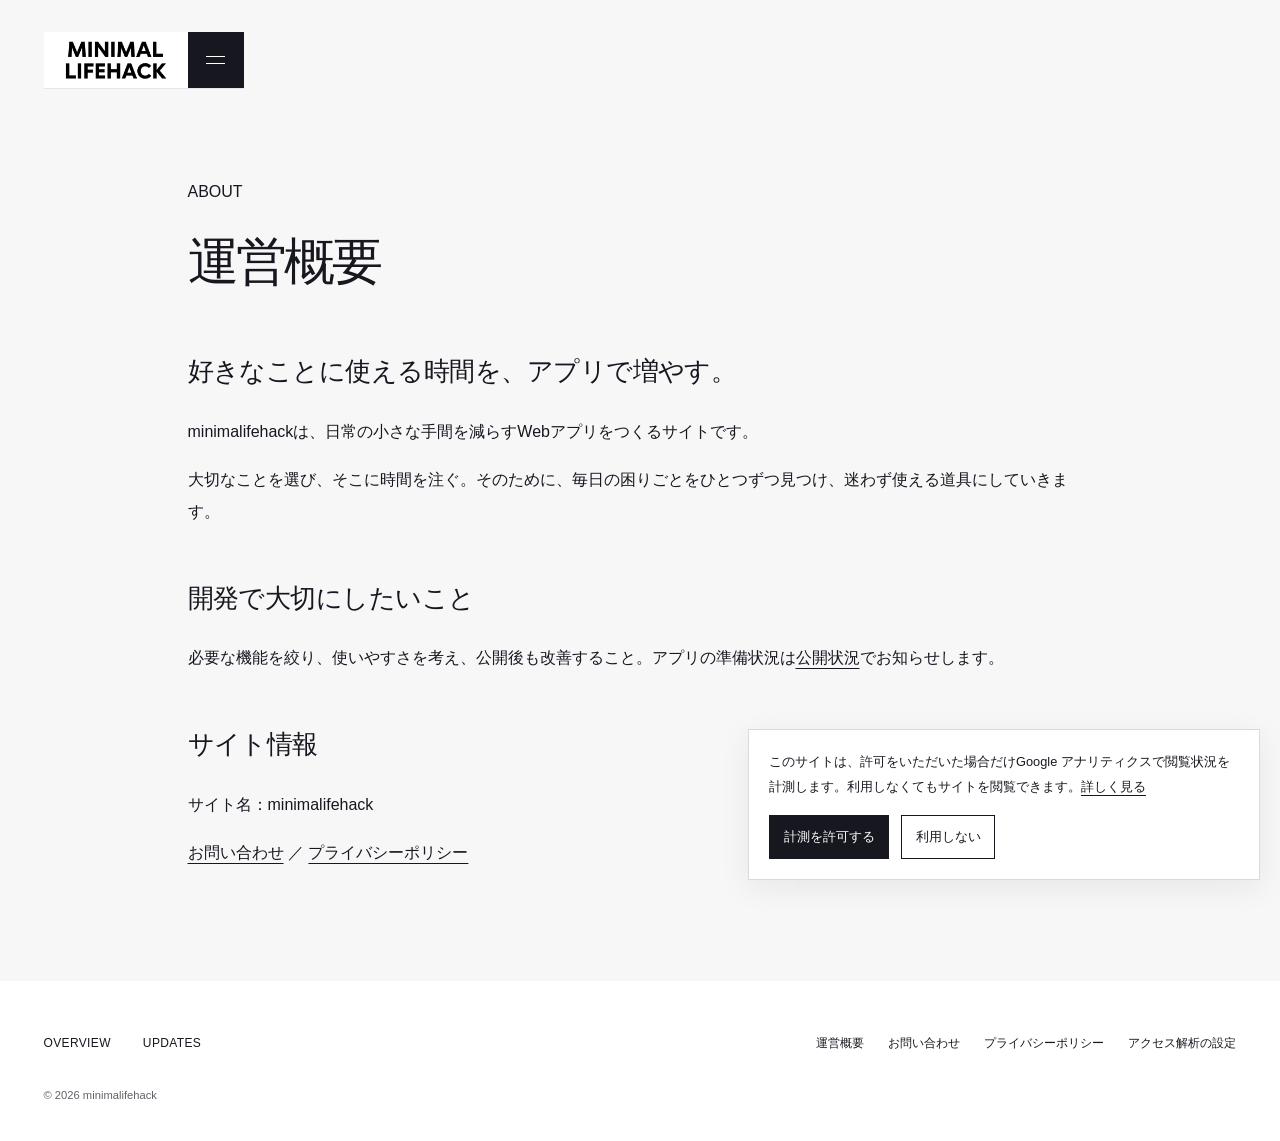
==== commit d35128a3: "Replace blog with app launch landing page" ====
--- a/about.html
+++ b/about.html
@@ -4,13 +4,13 @@
     <meta charset="UTF-8" />
     <meta name="viewport" content="width=device-width, initial-scale=1" />
     <meta name="theme-color" content="#f7f7f8" />
-    <meta name="description" content="minimalifehackのテーマと、このサイトで大切にすること。" />
+    <meta name="description" content="minimalifehackがWebアプリ開発で目指すことと、サイトの運営概要。" />
     <title>運営概要｜minimalifehack</title>
     <link rel="canonical" href="https://minimalifehack.github.io/minimalifehack/about.html" />
     <link rel="icon" href="./assets/minimal-lifehack-logo.jpeg" />
-    <link rel="stylesheet" href="./styles.css?v=20261002-editorial" />
-    <script src="./app.js?v=20261002-editorial" defer></script>
-    <script src="./analytics.js?v=20261001-analytics" defer></script>
+    <link rel="stylesheet" href="./styles.css?v=20261007-qa" />
+    <script src="./app.js?v=20261005-landing" defer></script>
+    <script src="./analytics.js?v=20261005-landing" defer></script>
   </head>
   <body>
     <a class="skip-link" href="#main">本文へ移動</a>
@@ -20,30 +20,28 @@
       </a>
       <button class="menu-toggle" type="button" aria-expanded="false" aria-controls="site-menu" aria-label="メニューを開く" hidden><span></span><span></span></button>
       <nav class="site-menu" id="site-menu" aria-label="メインナビゲーション">
-        <a href="./index.html#blog"><span>01</span>BLOG <svg viewBox="0 0 24 24" aria-hidden="true"><path d="M5 12h14M13 6l6 6-6 6" /></svg></a>
-        <a href="./about.html"><span>02</span>ABOUT <svg viewBox="0 0 24 24" aria-hidden="true"><path d="M5 12h14M13 6l6 6-6 6" /></svg></a>
-        <a href="./index.html#follow"><span>03</span>FOLLOW <svg viewBox="0 0 24 24" aria-hidden="true"><path d="M5 12h14M13 6l6 6-6 6" /></svg></a>
+        <a href="./index.html#overview"><span>01</span>OVERVIEW <svg viewBox="0 0 24 24" aria-hidden="true"><path d="M5 12h14M13 6l6 6-6 6" /></svg></a>
+        <a href="./index.html#status"><span>02</span>STATUS <svg viewBox="0 0 24 24" aria-hidden="true"><path d="M5 12h14M13 6l6 6-6 6" /></svg></a>
+        <a href="./index.html#updates"><span>03</span>UPDATES <svg viewBox="0 0 24 24" aria-hidden="true"><path d="M5 12h14M13 6l6 6-6 6" /></svg></a>
         <a href="./contact.html"><span>04</span>CONTACT <svg viewBox="0 0 24 24" aria-hidden="true"><path d="M5 12h14M13 6l6 6-6 6" /></svg></a>
       </nav>
     </header>
     <main id="main" class="privacy-main" tabindex="-1">
       <p class="eyebrow">ABOUT</p>
       <h1>運営概要</h1>
-      <h2>大切なことを選び、そこに時間を注ぐ。</h2>
-      <p>minimalifehackのテーマは、ミニマリズムで、好きなことと向き合う時間を増やすことです。</p>
-      <p>自分が大切にしたいことを選び、時間や気持ちをそこに集中させる。暮らし・思考・お金・道具を整えるのは、そのための手段だと考えています。</p>
-      <h2>このサイトで大切にすること</h2>
-      <p>軸にあるのは「選択と集中」。好きなモノや趣味の道具、大切な人とのつながりを、自分の基準で大事にする。手放す・残す・取り入れる、その選択を支える情報を発信します。</p>
-      <p>書籍や道具の紹介では、参照した情報と考察を区別し、広告・提供がある場合は記事内に明記します。</p>
-      <p><a href="./index.html#apps">暮らしを助けるアプリについて →</a></p>
+      <h2>好きなことに使える時間を、アプリで増やす。</h2>
+      <p>minimalifehackは、日常の小さな手間を減らすWebアプリをつくるサイトです。</p>
+      <p>大切なことを選び、そこに時間を注ぐ。そのために、毎日の困りごとをひとつずつ見つけ、迷わず使える道具にしていきます。</p>
+      <h2>開発で大切にしたいこと</h2>
+      <p>必要な機能を絞り、使いやすさを考え、公開後も改善すること。アプリの準備状況は<a href="./index.html#status">公開状況</a>でお知らせします。</p>
       <h2>サイト情報</h2>
       <p>サイト名：minimalifehack</p>
       <p><a href="./contact.html">お問い合わせ</a> ／ <a href="./privacy.html">プライバシーポリシー</a></p>
     </main>
     <footer class="site-footer">
       <nav class="site-nav" aria-label="フッターナビゲーション">
-        <a href="./index.html#blog">BLOG</a>
-        <a href="./index.html#follow">FOLLOW</a>
+        <a href="./index.html#overview">OVERVIEW</a>
+        <a href="./index.html#updates">UPDATES</a>
       </nav>
       <div class="footer-meta">
         <a href="./about.html">運営概要</a>
--- a/styles.css
+++ b/styles.css
@@ -23,7 +23,7 @@
 .skip-link { position: fixed; top: 1rem; left: 1rem; z-index: 100; padding: 1rem; color: white; background: var(--ink); transform: translateY(-200%); }
 .skip-link:focus { transform: none; }
 
-/* The compact navigation stays reachable while leaving the editorial canvas open. */
+/* Keep navigation available without covering the main content. */
 .site-header { position: fixed; top: 2rem; left: var(--page-gutter); z-index: 60; display: flex; align-items: center; padding-left: 1rem; background: #fff; box-shadow: 0 1px 0 #17172012; }
 .brand { display: block; flex: none; width: 7rem; aspect-ratio: 2.6; margin-right: 1rem; overflow: hidden; }
 .brand-crop { position: relative; display: block; width: 100%; height: 100%; overflow: hidden; }
@@ -39,71 +39,53 @@
 .site-menu svg { margin-left: auto; }
 .site-menu a:hover { color: #c8cadb; }
 
-.hero { padding-top: clamp(10rem, 12vw, 12rem); }
-.hero-copy { display: grid; grid-template-columns: minmax(0, 26rem) auto; column-gap: 3rem; align-items: end; padding: 0 var(--page-gutter) 4rem; }
-.hero h1 { grid-column: 1 / -1; margin: 0 0 2.5rem; font-size: clamp(3rem, 7.2vw, 7.4rem); font-weight: 400; line-height: 1.25; letter-spacing: -0.065em; }
-.hero-copy > p { margin: 0; font-size: clamp(0.875rem, 1.3vw, 1.15rem); line-height: 1.9; }
-.hero-copy > p span { display: block; }
-.primary-action { display: inline-flex; align-items: center; justify-content: space-between; gap: 2rem; width: fit-content; padding: 0.7rem 0; border-bottom: 1px solid var(--ink); text-decoration: none; font-weight: 400; font-size: 0.95rem; }
-.primary-action svg { transition: transform 180ms ease; }
-.primary-action:hover svg { transform: translateX(5px); }
-.hero-photo { margin: 0; overflow: hidden; }
-.hero-photo img { width: 100%; height: auto; aspect-ratio: 2.2; object-fit: cover; object-position: 50% 65%; }
-.eyebrow { margin: 0 0 1rem; font-size: 0.75rem; font-weight: 400; letter-spacing: 0.1em; }
+.lp-hero { display: grid; grid-template-columns: minmax(0, 1.08fr) minmax(0, 0.92fr); min-height: 48rem; }
+.lp-hero-copy { display: flex; flex-direction: column; align-items: flex-start; justify-content: center; padding: 10rem var(--page-gutter) 4rem; }
+.lp-kicker { margin: 0 0 2.5rem; color: var(--muted); font-size: 0.72rem; letter-spacing: 0.12em; }
+.lp-hero h1 { max-width: 11em; margin: 0 0 2.5rem; font-size: clamp(2.6rem, 5vw, 5.8rem); font-weight: 400; line-height: 1.34; letter-spacing: -0.075em; }
+.lp-lead { max-width: 31rem; margin: 0; font-size: clamp(0.9rem, 1.15vw, 1.1rem); line-height: 2; }
+.lp-actions { display: flex; flex-wrap: wrap; align-items: center; gap: 1.2rem 2rem; margin-top: 2.5rem; }
+.lp-primary { display: inline-flex; align-items: center; justify-content: space-between; gap: 2rem; min-height: 3.8rem; padding: 0.85rem 1.4rem; background: #d9fb42; color: #171720; font-size: 0.95rem; font-weight: 600; text-decoration: none; transition: background 180ms ease, transform 180ms ease; }
+.lp-primary:hover { background: #c9e83a; transform: translateY(-2px); }
+.lp-secondary { display: inline-flex; align-items: center; gap: 1.5rem; min-height: 3.8rem; border-bottom: 1px solid var(--ink); font-size: 0.9rem; text-decoration: none; }
+.lp-secondary:hover { text-decoration: underline; }
+.lp-hero-status { display: flex; align-items: center; gap: 0.65rem; margin: 3.5rem 0 0; color: var(--muted); font-size: 0.65rem; letter-spacing: 0.1em; }
+.lp-hero-status span { display: inline-block; width: 0.5rem; height: 0.5rem; border-radius: 50%; background: #9dbd22; }
+.lp-showcase { display: flex; flex-direction: column; align-items: center; justify-content: center; gap: 1.7rem; min-width: 0; padding: 8rem clamp(2rem, 5vw, 6rem) 3rem; background: var(--dark-surface); }
+.showcase-card { display: flex; flex-direction: column; justify-content: space-between; width: min(100%, 34rem); min-height: 28rem; padding: clamp(1.5rem, 3vw, 2.5rem); background: #f3f3f0; color: var(--ink); box-shadow: 1.2rem 1.2rem 0 #4b4e47; transform: rotate(-3deg); }
+.showcase-card-head,.showcase-card-foot { display: flex; justify-content: space-between; gap: 1rem; font-size: 0.65rem; letter-spacing: 0.08em; }
+.showcase-card-head span:first-child { font-size: 0.8rem; font-weight: 600; letter-spacing: 0; }
+.showcase-message span { display: block; margin-bottom: 1.2rem; color: var(--muted); font-size: 0.68rem; letter-spacing: 0.1em; }
+.showcase-message strong { display: block; font-size: clamp(1.7rem, 2.7vw, 3.2rem); font-weight: 400; line-height: 1.5; letter-spacing: -0.055em; }
+.showcase-card-foot { align-items: center; padding-top: 1rem; border-top: 1px solid var(--line); }
+.showcase-card-foot span:last-child { font-size: 1.4rem; }
+.lp-showcase > p { max-width: 34rem; margin: 0; color: #c4c5cc; font-size: 0.7rem; line-height: 1.6; text-align: center; }
 
-.blog-section { padding: 7rem var(--page-gutter) 0; }
-.section-title-row { display: flex; justify-content: space-between; align-items: end; gap: 2rem; padding-bottom: 1.75rem; border-bottom: 1px solid var(--line); }
-.section-title-row h2 { margin: 0; font-size: clamp(3rem, 5.5vw, 5.5rem); font-weight: 400; line-height: 1; letter-spacing: -0.04em; }
-.section-title-row > p { margin: 0; font-size: 1rem; font-weight: 400; }
-.blog-category-nav { display: flex; flex-wrap: wrap; justify-content: space-between; gap: 0.25rem 1.25rem; padding: 0.9rem 0; border-bottom: 1px solid var(--line); }
-.blog-category-nav a { display: inline-flex; align-items: center; gap: 0.5rem; min-height: 2.75rem; font-size: 0.8rem; text-decoration: none; }
-.blog-category-nav a span { font-size: 0.65rem; color: var(--muted); }
-.blog-category-nav a:hover { text-decoration: underline; }
-.blog-category { display: grid; grid-template-columns: minmax(0, 0.75fr) minmax(0, 1.25fr); gap: 4rem; align-items: start; padding: 3rem 0; border-bottom: 1px solid var(--line); }
-.blog-category:nth-child(even) { grid-template-columns: minmax(0, 1.25fr) minmax(0, 0.75fr); }
-.blog-category:nth-child(even) .blog-category-copy { grid-column: 2; grid-row: 1; }
-.blog-category:nth-child(even) .blog-articles { grid-column: 1; grid-row: 1; }
-.blog-category-number { margin: 0 0 1.5rem; font-size: 0.85rem; font-weight: 400; font-variant-numeric: tabular-nums; }
-.blog-category-copy h3 { margin: 0 0 1.25rem; font-size: clamp(1.4rem, 2.4vw, 2.5rem); font-weight: 400; line-height: 1.5; letter-spacing: -0.055em; }
-.blog-category-copy > p:last-child { max-width: 25rem; margin: 0; font-size: 0.9rem; color: var(--muted); line-height: 1.9; }
-.blog-articles { min-width: 0; }
-.article-card { position: relative; }
-.article-image { overflow: hidden; margin-bottom: 1.25rem; background: #e8e7e4; }
-.article-image img { width: 100%; height: auto; aspect-ratio: 2; object-fit: cover; transition: transform 500ms ease; }
-.blog-category:first-child .article-image img { object-position: 50% 67%; }
-.article-card h4 { margin: 0; font-size: clamp(1rem, 1.45vw, 1.35rem); font-weight: 400; line-height: 1.8; }
-.article-card h4 a { text-decoration: none; }
-.article-card h4 a::after { content: ""; position: absolute; inset: 0; }
-.article-card:hover .article-image img { transform: scale(1.035); }
-.article-card:hover h4 { text-decoration: underline; }
-.article-card > p { margin: 0.8rem 0; color: var(--muted); font-size: 0.8rem; line-height: 1.9; }
-.article-card-hint { display: flex; align-items: center; gap: 1rem; width: fit-content; margin: 1rem 0 0 auto; padding-bottom: 0.5rem; border-bottom: 1px solid var(--line); font-size: 0.75rem; }
+.lp-overview { display: grid; grid-template-columns: minmax(12rem, 0.72fr) minmax(0, 1.28fr); gap: 4rem; padding: 7rem var(--page-gutter) 5rem; }
+.lp-section-label,.lp-status-heading,.lp-updates-heading { min-width: 0; }
+.heading-phrase { display: inline-block; }
+.lp-section-label span,.lp-status-heading > span,.lp-updates-heading > span { color: var(--muted); font-size: 0.7rem; letter-spacing: 0.1em; }
+.lp-section-label h2 { margin: 1.8rem 0 0; font-size: clamp(2rem, 3.7vw, 4rem); font-weight: 400; letter-spacing: -0.055em; }
+.lp-overview-body { max-width: 49rem; }
+.lp-statement { margin: 0 0 3rem; font-size: clamp(1.5rem, 2.7vw, 2.8rem); line-height: 1.6; letter-spacing: -0.06em; }
+.lp-overview-body > p:last-child { max-width: 37rem; margin: 0; color: var(--muted); font-size: 0.93rem; line-height: 2; }
+.lp-principles { display: grid; grid-template-columns: repeat(3, minmax(0, 1fr)); gap: 2rem; margin: 0 var(--page-gutter) 7rem; border-top: 1px solid var(--line); }
+.lp-principles > div { padding: 2rem 0; border-bottom: 1px solid var(--line); }
+.lp-principles span { color: var(--muted); font-size: 0.7rem; }
+.lp-principles h3 { margin: 2.5rem 0 0.75rem; font-size: clamp(1.2rem, 1.8vw, 1.8rem); font-weight: 400; letter-spacing: -0.04em; }
+.lp-principles p { margin: 0; color: var(--muted); font-size: 0.85rem; line-height: 1.9; }
 
-.apps-section { display: grid; grid-template-columns: 1fr 1.6fr; gap: 3rem; margin: 6rem var(--page-gutter) 0; padding: 2.5rem 0; border-block: 1px solid var(--line); }
-.apps-section .section-title-row { display: block; border: 0; padding: 0; }
-.apps-section h2 { font-size: 1.15rem; letter-spacing: 0.08em; }
-.apps-section .section-title-row > p { margin-top: 1rem; font-size: 0.85rem; color: var(--muted); }
-.app-row { display: flex; flex-wrap: wrap; align-items: start; justify-content: space-between; gap: 1rem 2rem; }
-.app-number { margin: 0; font-size: 0.7rem; color: var(--muted); }
-.app-details h3 { margin: 0 0 0.5rem; font-size: 1.1rem; font-weight: 400; }
-.app-details p { margin: 0; color: var(--muted); font-size: 0.8rem; line-height: 1.8; }
-.app-status { margin: 0; font-size: 0.65rem; letter-spacing: 0.08em; color: var(--muted); }
+.lp-status-section { display: grid; grid-template-columns: minmax(0, 1.1fr) minmax(0, 0.9fr); gap: 3rem; padding: 6rem var(--page-gutter); background: var(--dark-surface); color: #fff; }
+.lp-status-heading > span { color: #b3b4bf; }
+.lp-status-heading h2 { max-width: 10em; margin: 2.2rem 0 0; font-size: clamp(2.7rem, 5vw, 5.5rem); font-weight: 400; line-height: 1.35; letter-spacing: -0.065em; }
+.lp-status-details { align-self: end; padding-bottom: 0.5rem; }
+.lp-status-details p { max-width: 30rem; margin: 0 0 3rem; color: #d7d7df; font-size: 1rem; line-height: 2; }
+.lp-status-details span { display: block; width: fit-content; padding: 1.1rem 1.5rem; border: 1px solid #757580; color: #d9fb42; font-size: 0.75rem; line-height: 1.8; letter-spacing: 0.1em; }
 
-.follow-section { padding: 5rem var(--page-gutter) 3rem; }
-.follow-heading { display: grid; grid-template-columns: 1.5fr 1fr; gap: 0 3rem; }
-.follow-heading .eyebrow { grid-column: 1 / -1; }
-.follow-heading h2 { margin: 0; font-size: clamp(2rem, 4vw, 4rem); font-weight: 400; line-height: 1.5; letter-spacing: -0.055em; }
-.follow-heading > p:last-child { margin: 0.5rem 0 0; max-width: 28rem; font-size: 0.9rem; line-height: 2; }
-.rss-follow { display: flex; justify-content: space-between; align-items: center; gap: 2rem; margin-top: 4rem; padding: 2.5rem 0; border-block: 1px solid var(--line); }
-.rss-follow h3 { margin: 0 0 0.75rem; font-size: clamp(1.2rem, 2.2vw, 2rem); font-weight: 400; }
-.rss-follow > div > p { max-width: 40rem; margin: 0; color: var(--muted); font-size: 0.8rem; line-height: 1.9; }
-.rss-controls { flex: none; max-width: 100%; }
-.copy-link { display: inline-flex; gap: 1.5rem; align-items: center; justify-content: center; min-height: 3rem; padding: 0.8rem 1.2rem; border: 1px solid var(--ink); border-radius: 3px; background: transparent; color: var(--ink); font-size: 0.8rem; font-weight: 400; cursor: pointer; transition: background 180ms ease,color 180ms ease; }
-.copy-link:hover { background: var(--ink); color: white; }
-.copy-status { max-width: 30rem; overflow-wrap: anywhere; color: var(--muted); font-size: 0.75rem; line-height: 1.8; }
-.copy-status:empty { margin: 0; }
-.share-url { display: block; width: fit-content; max-width: 100%; margin-top: 1rem; color: var(--muted); font-size: 0.8rem; overflow-wrap: anywhere; }
-.social-links { margin: 0; padding: 0; list-style: none; }
+.lp-updates { display: grid; grid-template-columns: minmax(0, 1fr) minmax(0, 1fr); gap: 4rem; padding: 7rem var(--page-gutter) 5rem; }
+.lp-updates-heading h2 { max-width: 12em; margin: 2rem 0 1.2rem; font-size: clamp(2rem, 3.6vw, 4rem); font-weight: 400; line-height: 1.5; letter-spacing: -0.055em; }
+.lp-updates-heading p { max-width: 27rem; margin: 0; color: var(--muted); font-size: 0.9rem; line-height: 2; }
+.social-links { margin: 0; padding: 0; list-style: none; border-top: 1px solid var(--line); }
 .social-link { display: flex; justify-content: space-between; align-items: center; gap: 1rem; min-height: 4.5rem; padding: 1.25rem 0; border-bottom: 1px solid var(--line); text-decoration: none; }
 .social-link-name { font-size: 1.35rem; font-weight: 400; }
 .social-link-status { font-size: 0.75rem; color: var(--muted); }
@@ -118,38 +100,9 @@
 .footer-meta button { padding: 0; border: 0; background: transparent; cursor: pointer; }
 .footer-copyright { grid-column: 1 / -1; margin: 0; color: var(--muted); font-size: 0.7rem; }
 
-/* Reading pages keep the same typography with a comfortable text measure. */
-.article-main,.privacy-main { max-width: 62rem; margin: 0 auto; padding: 10rem var(--page-gutter) 6rem; }
-.breadcrumb { color: var(--muted); font-size: 0.75rem; line-height: 1.9; }
-.article-heading { padding: 3rem 0 2rem; border-bottom: 1px solid var(--line); }
-.article-heading h1,.privacy-main h1 { margin: 0; font-size: clamp(2rem, 4vw, 3.5rem); font-weight: 400; line-height: 1.5; letter-spacing: -0.055em; }
-.article-deck { margin: 1.5rem 0; color: var(--muted); font-size: 1rem; line-height: 1.9; }
-.article-byline { font-size: 0.75rem; }
-.article-body { font-size: 1rem; line-height: 2.1; overflow-wrap: anywhere; }
-.article-body > p { margin-top: 2.5rem; }
-.article-body section { margin-top: 3rem; }
-.article-body h2,.privacy-main h2 { font-size: clamp(1.25rem, 2.5vw, 1.65rem); font-weight: 500; line-height: 1.7; letter-spacing: -0.02em; }
-.article-toc { padding: 1.75rem 0; margin: 2.5rem 0; border-block: 1px solid var(--soft-line); }
-.article-toc > p { margin-top: 0; font-size: 0.85rem; }
-.article-toc ol { margin-bottom: 0; padding-left: 1.5rem; }
-.article-toc li { margin-top: 0.6rem; }
-.article-action { margin-top: 3rem; padding: 1.5rem 2rem; border-left: 1px solid var(--ink); }
-.article-action h2 { margin-top: 0; }
-.article-action > p:last-child { margin-bottom: 0; }
-.article-share { margin-top: 3rem; padding-block: 2rem; border-block: 1px solid var(--soft-line); }
-.related-articles { margin-top: 3rem; }
-.related-articles > h2 { font-size: 1.4rem; font-weight: 400; }
-.related-grid { display: grid; grid-template-columns: repeat(2,minmax(0,1fr)); gap: 1.5rem; }
-.related-grid a { padding-block: 1.25rem; border-top: 1px solid var(--line); text-decoration: none; }
-.related-grid a > span { display: block; font-size: 0.75rem; color: var(--muted); }
-.related-grid strong { display: block; margin: 1rem 0; font-weight: 400; line-height: 1.9; }
-.related-grid a:hover strong { text-decoration: underline; }
-.article-follow { margin-top: 3rem; padding: 2rem 0; border-top: 1px solid var(--line); }
-.article-follow h2 { font-size: 1.5rem; font-weight: 400; line-height: 1.7; }
-.article-follow > p:not(.eyebrow) { color: var(--muted); line-height: 1.9; }
-.text-link { display: table; padding-block: 0.6rem; font-size: 0.9rem; }
-.privacy-main h1 { margin-bottom: 3rem; }
-.privacy-main h2 { margin-top: 3rem; }
+.privacy-main { max-width: 62rem; margin: 0 auto; padding: 10rem var(--page-gutter) 6rem; }
+.privacy-main h1 { margin: 0 0 3rem; font-size: clamp(2rem, 4vw, 3.5rem); font-weight: 400; line-height: 1.5; letter-spacing: -0.055em; }
+.privacy-main h2 { margin-top: 3rem; font-size: clamp(1.25rem, 2.5vw, 1.65rem); font-weight: 500; line-height: 1.7; letter-spacing: -0.02em; }
 .privacy-main p { line-height: 2; }
 .privacy-main a { overflow-wrap: anywhere; }
 
@@ -160,56 +113,53 @@
 .analytics-choice button:first-child { color: #fff; background: var(--ink); }
 .analytics-choice button:hover { opacity: 0.75; }
 @media (max-width: 900px) {
-  .blog-category,.blog-category:nth-child(even) { gap: 2rem; grid-template-columns: minmax(0,1fr) minmax(0,1.2fr); }
-  .blog-category:nth-child(even) { grid-template-columns: minmax(0,1.2fr) minmax(0,1fr); }
-  .follow-heading { grid-template-columns: 1fr; gap: 1.5rem; }
-  .follow-heading > p:last-child { max-width: 100%; }
-  .rss-follow { align-items: start; flex-direction: column; }
+  .lp-hero { min-height: 42rem; }
+  .lp-hero-copy { padding-top: 9rem; }
+  .lp-hero h1 { font-size: clamp(2.2rem, 5vw, 4rem); }
+  .lp-showcase { padding-inline: 2.2rem; }
+  .showcase-card { min-height: 23rem; }
+  .showcase-message strong { font-size: clamp(1.5rem, 2.8vw, 2.4rem); }
+  .lp-overview,.lp-updates { gap: 2rem; }
   .site-footer { grid-template-columns: 1fr; }
   .footer-meta { justify-content: flex-start; }
 }
-@media (max-width: 640px) {
+@media (max-width: 680px) {
   .site-header { top: 1.25rem; padding-left: 0.8rem; }
   .brand { width: 6rem; margin-right: 0.8rem; }
   .menu-toggle { width: 3rem; height: 3rem; }
-  .hero { padding-top: 9rem; }
-  .hero-copy { grid-template-columns: 1fr; gap: 1.5rem; padding-bottom: 2.5rem; }
-  .hero h1 { font-size: clamp(1.8rem,8.4vw,3.5rem); margin: 0 0 0.5rem; line-height: 1.5; letter-spacing: -0.065em; }
-  .hero-copy > p { font-size: 0.8rem; line-height: 1.9; }
-  .primary-action { font-size: 0.8rem; }
-  .hero-photo img { aspect-ratio: 1.25; object-position: 50% 65%; }
-  .blog-section { padding-top: 4rem; }
-  .section-title-row { display: block; padding-bottom: 1.5rem; }
-  .section-title-row h2 { font-size: 3rem; }
-  .section-title-row > p { margin-top: 1rem; font-size: 0.85rem; }
-  .blog-category-nav { justify-content: flex-start; gap: 0.25rem 1.1rem; }
-  .blog-category-nav a { font-size: 0.7rem; }
-  .blog-category,.blog-category:nth-child(even) { grid-template-columns: 1fr; gap: 1.5rem; padding: 2rem 0; }
-  .blog-category:nth-child(even) .blog-category-copy,.blog-category:nth-child(even) .blog-articles { grid-column: auto; grid-row: auto; }
-  .blog-category-number { margin-bottom: 0.75rem; font-size: 0.7rem; }
-  .blog-category-copy h3 { margin-bottom: 0.65rem; font-size: 1.5rem; }
-  .blog-category-copy > p:last-child { font-size: 0.8rem; }
-  .article-image img { aspect-ratio: 1.6; }
-  .article-card h4 { font-size: 1rem; }
-  .apps-section { display: block; margin-top: 3rem; padding: 2rem 0; }
-  .apps-section h2 { font-size: 1rem; }
-  .apps-section .section-title-row { padding-bottom: 1.5rem; }
-  .app-row { display: grid; gap: 1rem; }
-  .follow-section { padding-top: 3rem; }
-  .follow-heading { gap: 0.75rem; }
-  .follow-heading h2 { font-size: clamp(1.5rem,6.4vw,2.5rem); }
-  .follow-heading > p:last-child { font-size: 0.8rem; }
-  .rss-follow { margin-top: 2rem; padding: 1.75rem 0; gap: 1rem; }
-  .rss-follow h3 { font-size: 1.15rem; }
+  .lp-hero { grid-template-columns: 1fr; }
+  .lp-hero-copy { padding: 8.5rem var(--page-gutter) 3rem; }
+  .lp-kicker { margin-bottom: 1.5rem; font-size: 0.62rem; }
+  .lp-hero h1 { margin-bottom: 1.5rem; font-size: clamp(1.9rem, 7.6vw, 3.2rem); }
+  .lp-lead { font-size: 0.86rem; }
+  .lp-actions { gap: 0.5rem 1.5rem; margin-top: 2rem; }
+  .lp-primary,.lp-secondary { font-size: 0.82rem; }
+  .lp-hero-status { margin-top: 2.5rem; }
+  .lp-showcase { min-height: 24rem; padding: 2.5rem var(--page-gutter); }
+  .showcase-card { width: min(87%, 25rem); min-height: 17rem; padding: 1.3rem; box-shadow: 0.65rem 0.65rem 0 #4b4e47; }
+  .showcase-card-head,.showcase-card-foot { font-size: 0.52rem; }
+  .showcase-card-head span:first-child { font-size: 0.72rem; }
+  .showcase-message span { font-size: 0.55rem; }
+  .showcase-message strong { font-size: clamp(1.3rem, 5vw, 2rem); }
+  .lp-showcase > p { font-size: 0.62rem; }
+  .lp-overview,.lp-updates { grid-template-columns: 1fr; gap: 2rem; padding-block: 4rem; }
+  .lp-section-label h2 { margin-top: 1rem; font-size: 2rem; }
+  .lp-statement { margin-bottom: 1.5rem; font-size: clamp(1.45rem, 5.7vw, 2rem); }
+  .lp-statement br { display: none; }
+  .lp-overview-body > p:last-child { font-size: 0.85rem; }
+  .lp-principles { grid-template-columns: 1fr; gap: 0; margin-bottom: 4rem; }
+  .lp-principles > div { padding: 1.5rem 0; }
+  .lp-principles h3 { margin-top: 1rem; font-size: 1.3rem; }
+  .lp-status-section { grid-template-columns: 1fr; gap: 2rem; padding-block: 4rem; }
+  .lp-status-heading h2 { margin-top: 1.5rem; font-size: 2.5rem; }
+  .lp-status-details p { margin-bottom: 2rem; font-size: 0.88rem; }
+  .lp-updates-heading h2 { margin-top: 1rem; font-size: 2rem; }
   .social-link { min-height: 4rem; }
   .social-link-name { font-size: 1.1rem; }
   .site-footer { padding-block: 2rem; gap: 1rem; }
   .footer-meta { gap: 0.25rem 1.25rem; }
-  .article-main,.privacy-main { padding-top: 8rem; padding-bottom: 3rem; }
-  .article-heading { padding-top: 2rem; }
-  .article-heading h1,.privacy-main h1 { font-size: 1.85rem; }
-  .article-action { padding: 1rem; }
-  .related-grid { grid-template-columns: 1fr; gap: 0; }
+  .privacy-main { padding-top: 8rem; padding-bottom: 3rem; }
+  .privacy-main h1 { font-size: 1.85rem; }
 }
 @media (prefers-reduced-motion: reduce) {
   *,*::before,*::after { animation-duration: 0.01ms !important; transition-duration: 0.01ms !important; }
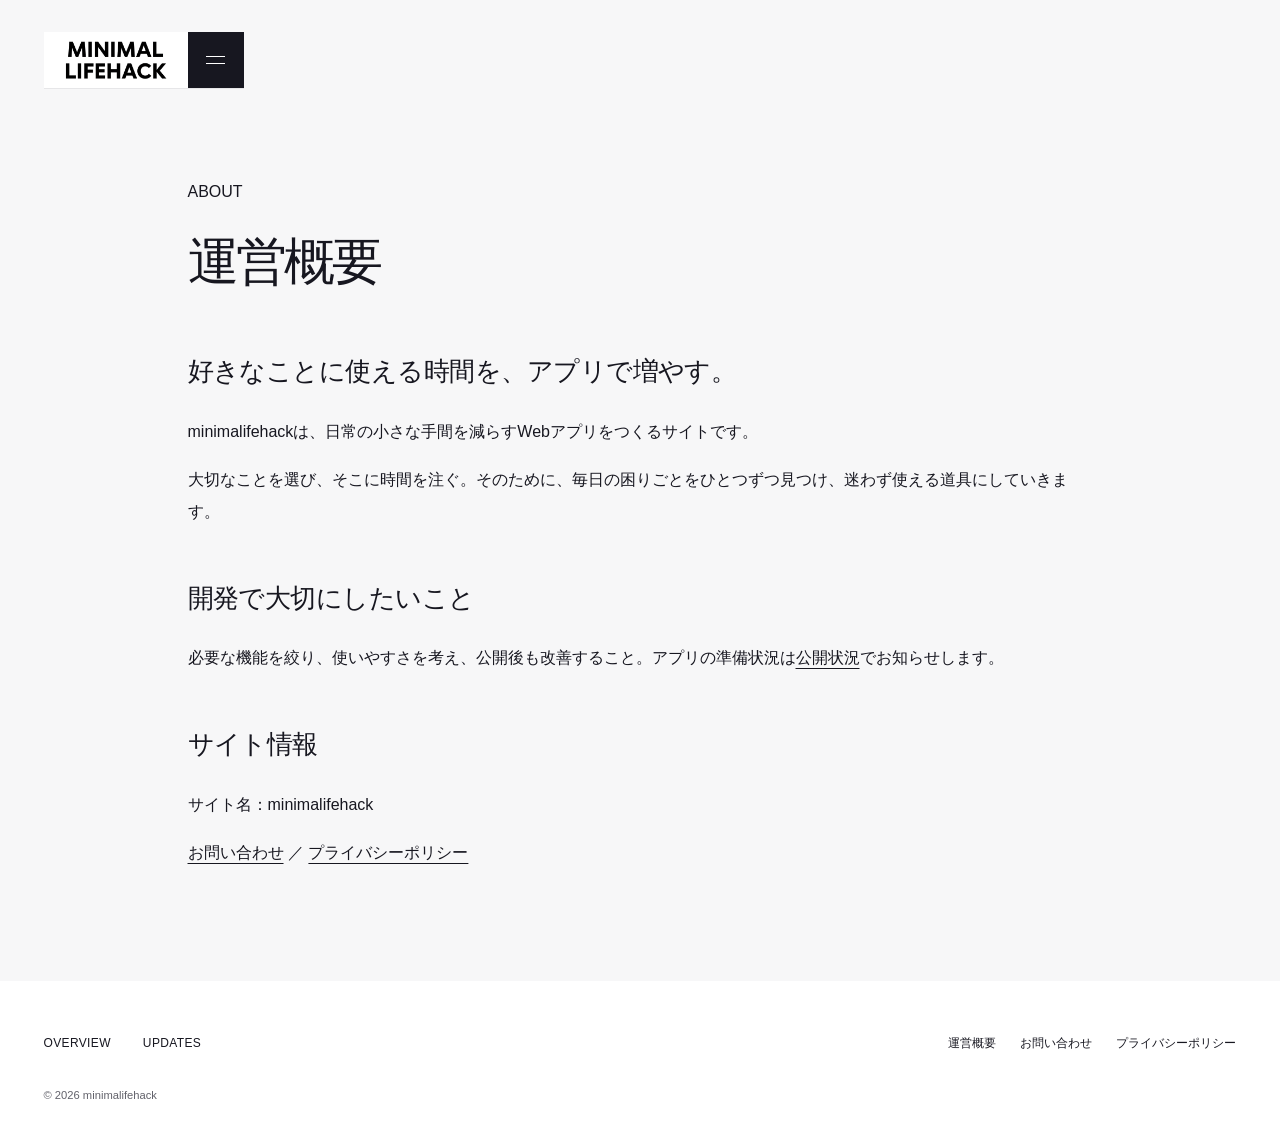
==== commit bf0bdd2d: "Load automatic analytics on about page" ====
--- a/about.html
+++ b/about.html
@@ -10,7 +10,7 @@
     <link rel="icon" href="./assets/minimal-lifehack-logo.jpeg" />
     <link rel="stylesheet" href="./styles.css?v=20261007-qa" />
     <script src="./app.js?v=20261005-landing" defer></script>
-    <script src="./analytics.js?v=20261005-landing" defer></script>
+    <script src="./analytics.js?v=20261018-auto" defer></script>
   </head>
   <body>
     <a class="skip-link" href="#main">本文へ移動</a>
@@ -47,7 +47,6 @@
         <a href="./about.html">運営概要</a>
         <a href="./contact.html">お問い合わせ</a>
         <a href="./privacy.html" rel="privacy-policy">プライバシーポリシー</a>
-        <button type="button" data-analytics-settings hidden>アクセス解析の設定</button>
       </div>
       <p class="footer-copyright">© 2026 minimalifehack</p>
     </footer>
